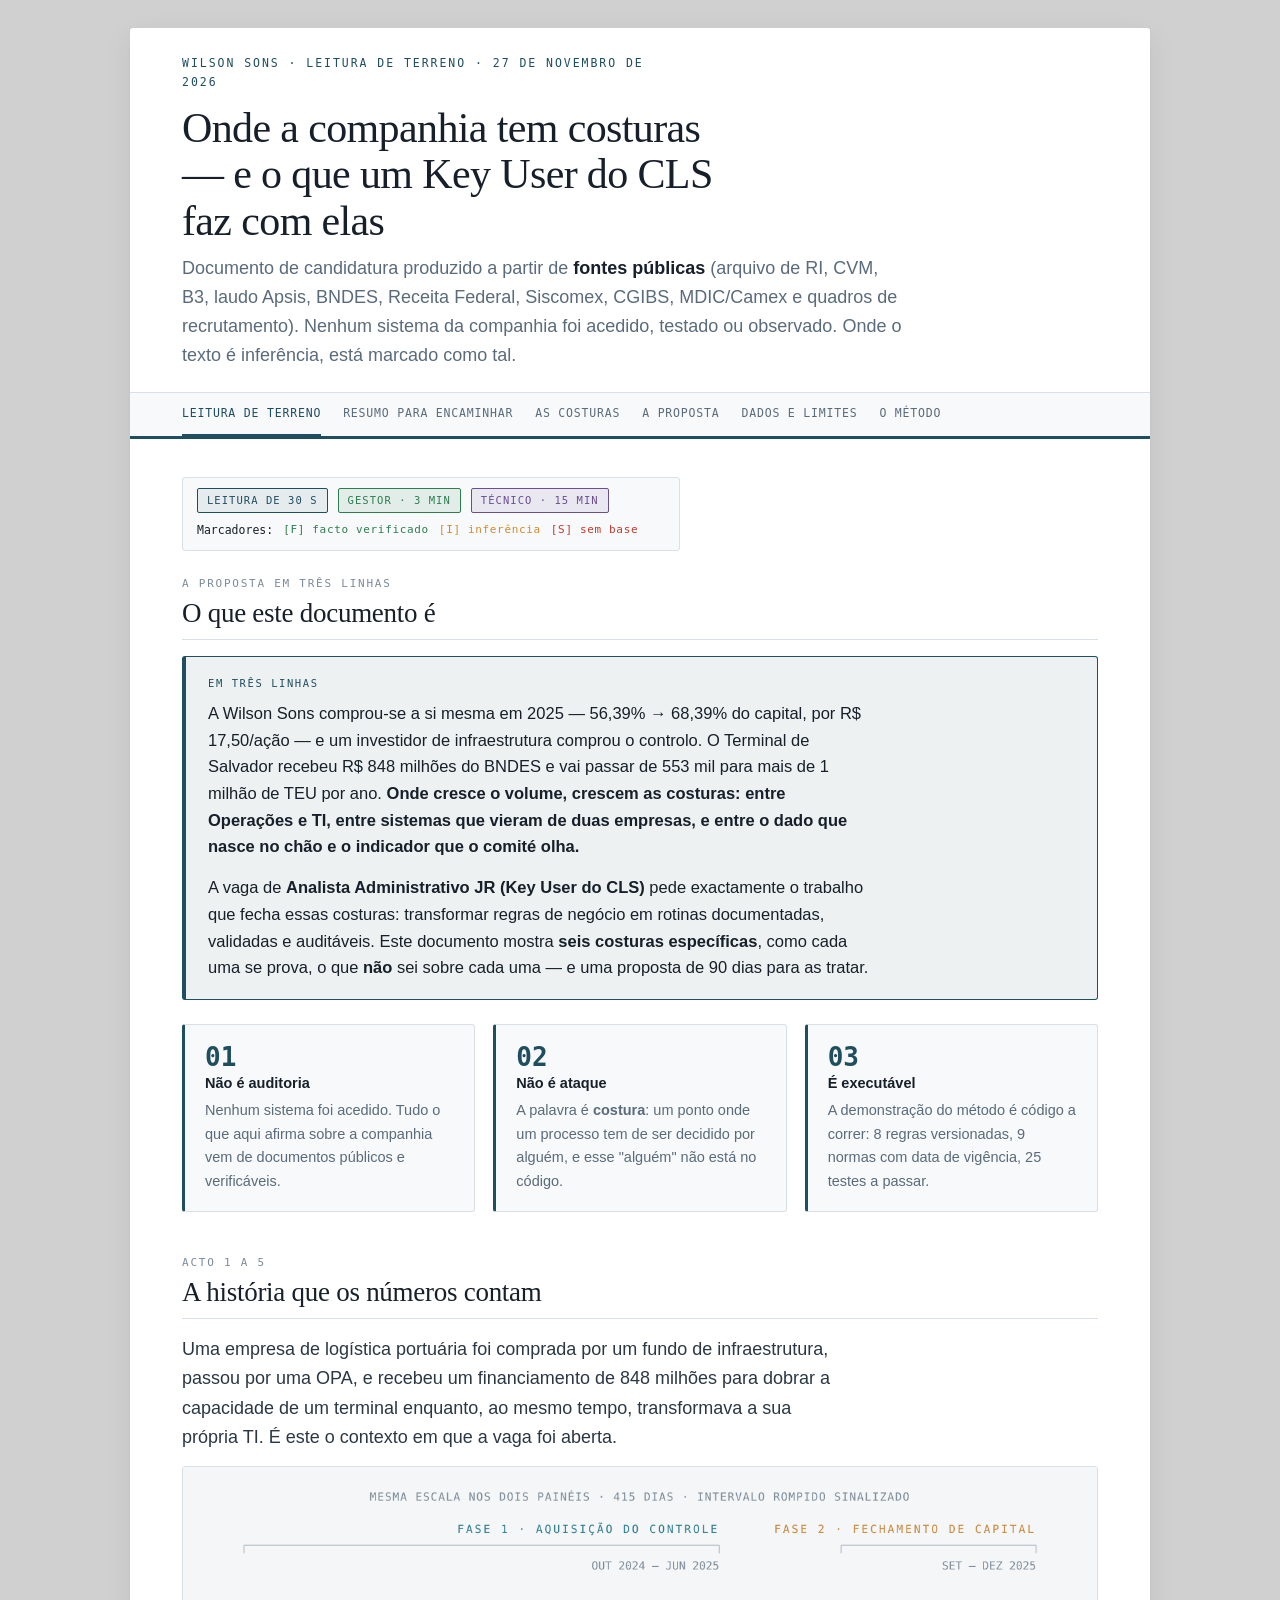
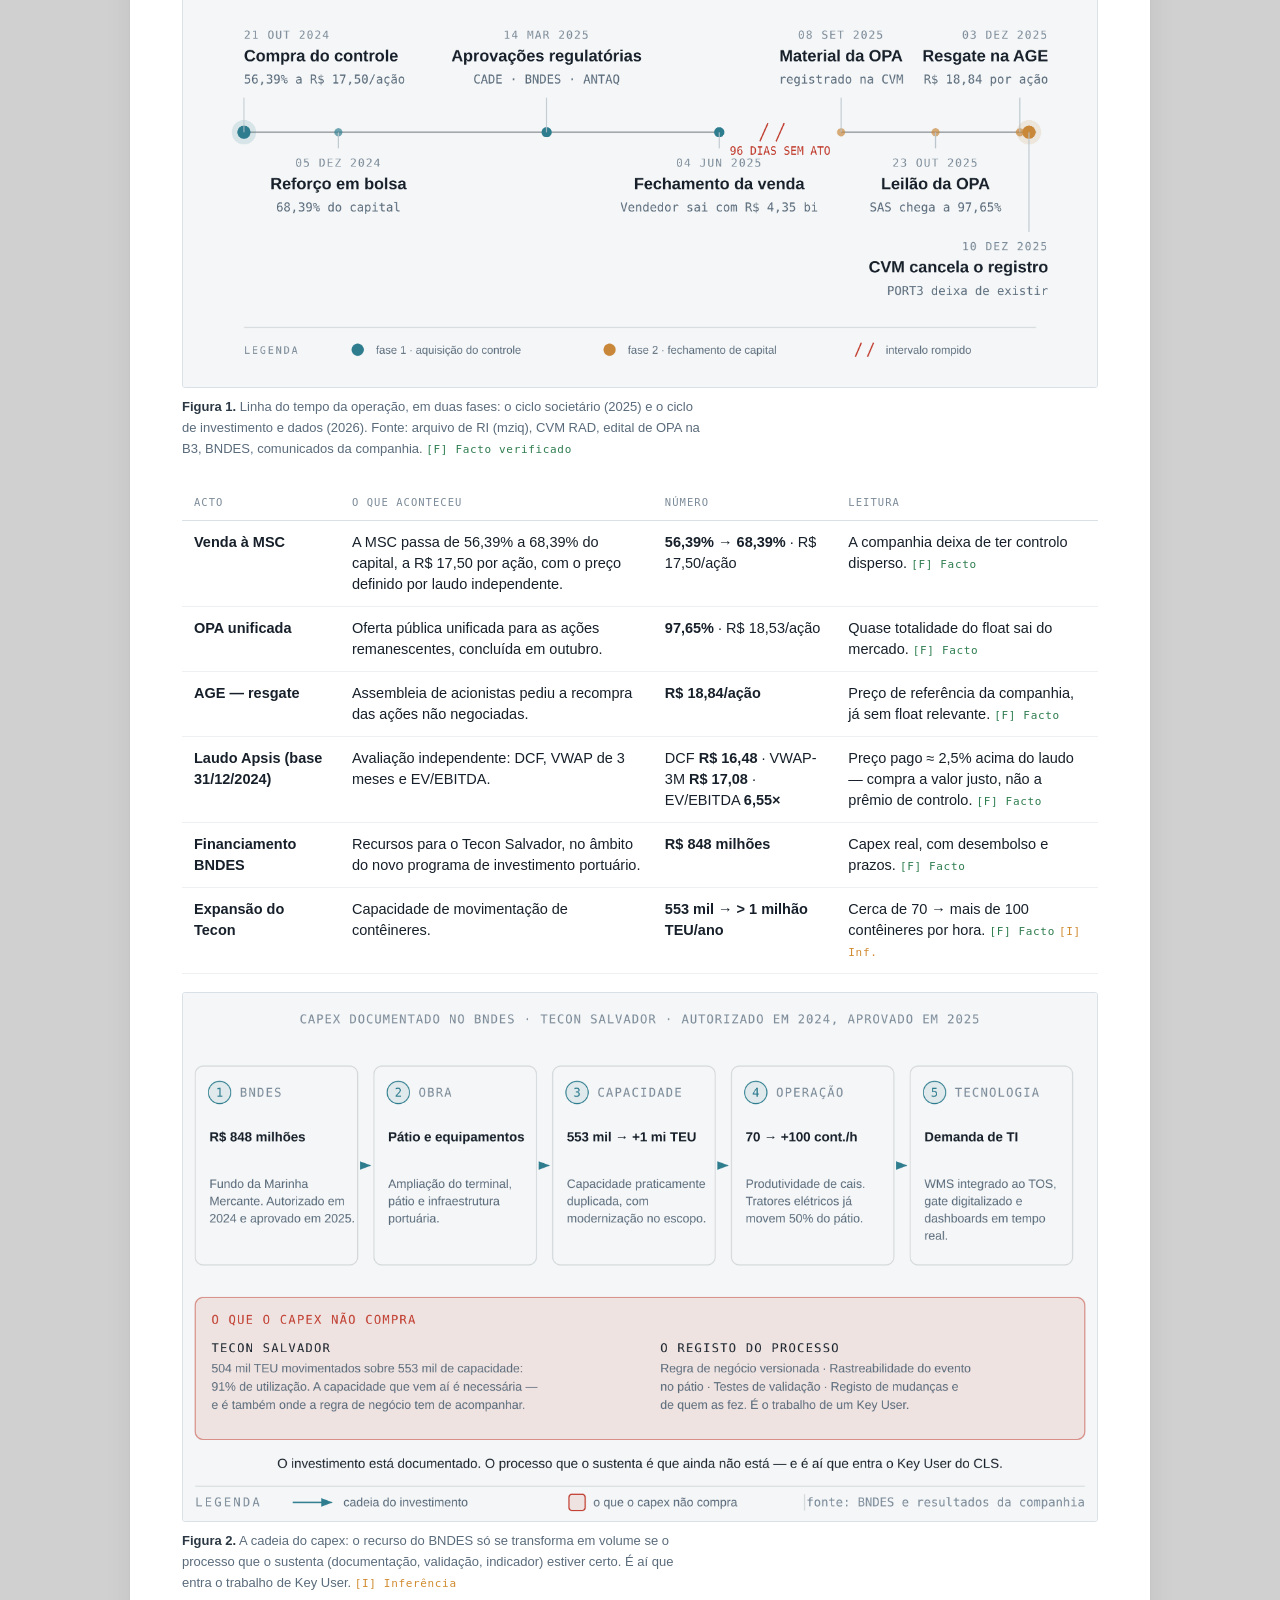
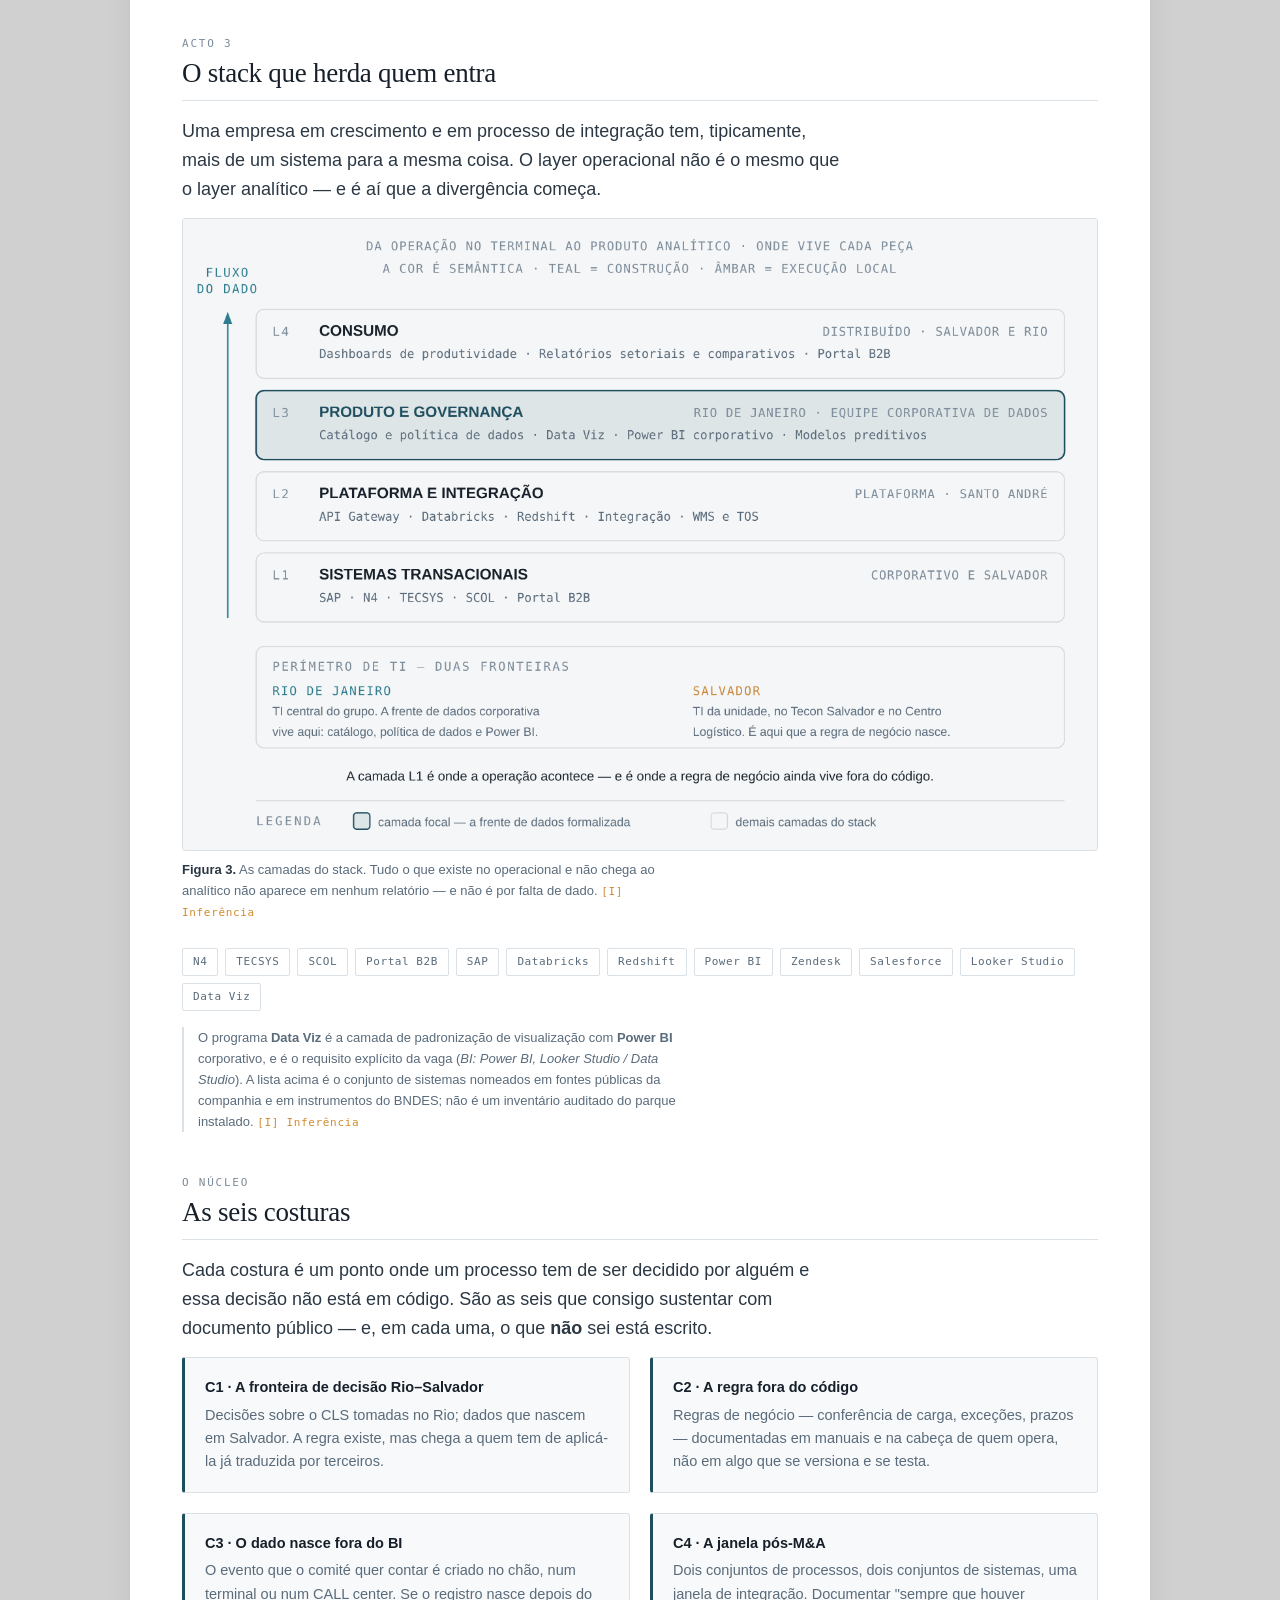
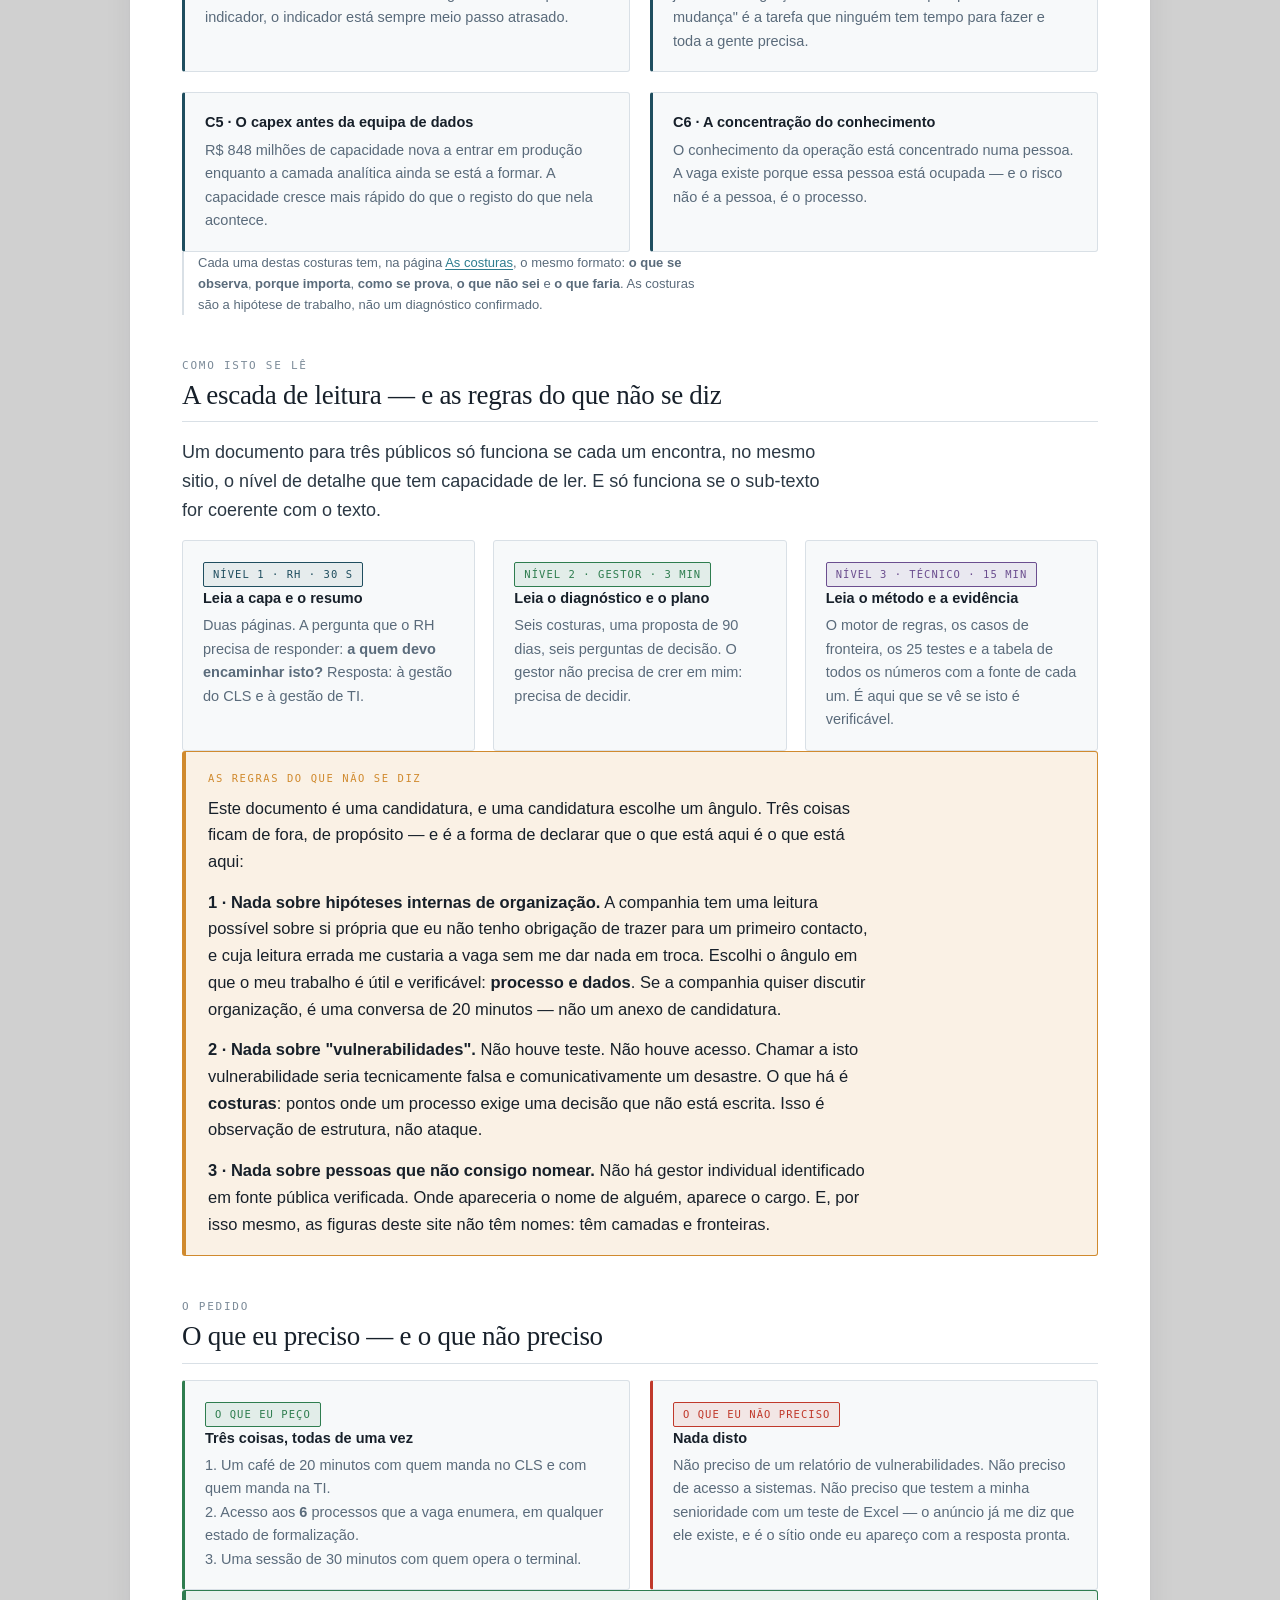
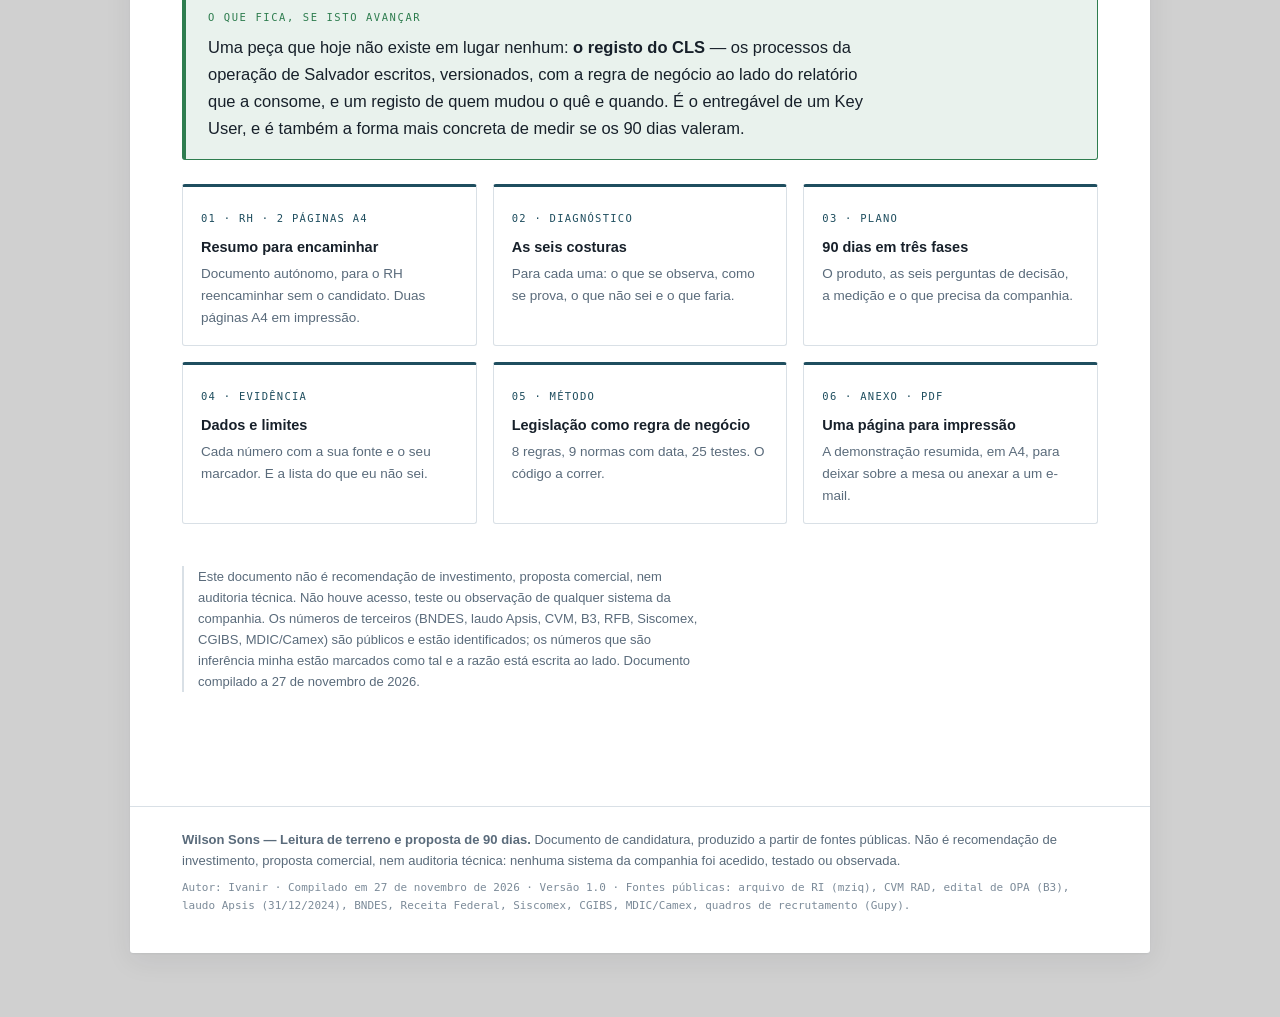
==== index.html @ 1c56223f "Leitura de terreno - Wilson Sons: site de candidatura (6 paginas, zero JS, zero rede)" ====
<!DOCTYPE html>
<html lang="pt-BR">
<head>
<meta charset="utf-8">
<meta name="viewport" content="width=device-width, initial-scale=1">
<meta name="color-scheme" content="light dark">
<meta name="description" content="Leitura de terreno da Wilson Sons a partir de fontes públicas, com seis costuras de processo e dados pós-M&A, e uma proposta de 90 dias. Nenhum sistema da companhia foi acedido ou testado.">
<title>Leitura de terreno — Wilson Sons · Leitura de terreno</title>
<link rel="stylesheet" href="assets/style.css">
</head>
<body class="">
<div class="shell">
<header class="masthead">
  <p class="eyebrow">Wilson Sons · leitura de terreno · 27 de novembro de 2026</p>
  <h1>Onde a companhia tem costuras — e o que um Key User do CLS faz com elas</h1>
  <p class="lede">Documento de candidatura produzido a partir de <b>fontes públicas</b> (arquivo de RI, CVM, B3, laudo Apsis, BNDES, Receita Federal, Siscomex, CGIBS, MDIC/Camex e quadros de recrutamento). Nenhum sistema da companhia foi acedido, testado ou observado. Onde o texto é inferência, está marcado como tal.</p>
  <nav class="toc">
    <a href="index.html" aria-current="page">Leitura de terreno</a>
    <a href="para-encaminhar.html">Resumo para encaminhar</a>
    <a href="diagnostico.html">As costuras</a>
    <a href="plano.html">A proposta</a>
    <a href="evidencia.html">Dados e limites</a>
    <a href="metodo.html">O método</a>
  </nav>
</header>
<main>
<p class="readbar">
  <span class="chip rh">Leitura de 30 s</span>
  <span class="chip g">Gestor · 3 min</span>
  <span class="chip t">Técnico · 15 min</span>
  <span><b>Marcadores:</b></span>
  <span class="marker f">facto verificado</span>
  <span class="marker i">inferência</span>
  <span class="marker s">sem base</span>
</p>

<section>
  <p class="section-kicker">A proposta em três linhas</p>
  <h2>O que este documento é</h2>

  <div class="callout">
    <p class="lbl">Em três linhas</p>
    <p>A Wilson Sons comprou-se a si mesma em 2025 — 56,39% → 68,39% do capital, por R$ 17,50/ação — e
   um investidor de infraestrutura comprou o controlo. O Terminal de Salvador recebeu R$ 848 milhões do
   BNDES e vai passar de
    553 mil para mais de 1 milhão de TEU por ano. <b>Onde cresce o volume, crescem as costuras: entre
    Operações e TI, entre sistemas que vieram de duas empresas, e entre o dado que nasce no chão e o
    indicador que o comité olha.</b></p>
    <p>A vaga de <b>Analista Administrativo JR (Key User do CLS)</b> pede exactamente o trabalho que
    fecha essas costuras: transformar regras de negócio em rotinas documentadas, validadas e auditáveis.
    Este documento mostra <b>seis costuras específicas</b>, como cada uma se prova, o que <b>não</b> sei
    sobre cada uma — e uma proposta de 90 dias para as tratar.</p>
  </div>

  <div class="grid3">
    <div class="card tint">
      <div class="num">01</div>
      <h4>Não é auditoria</h4>
      <p>Nenhum sistema foi acedido. Tudo o que aqui afirma sobre a companhia vem de documentos públicos
      e verificáveis.</p>
    </div>
    <div class="card tint">
      <div class="num">02</div>
      <h4>Não é ataque</h4>
      <p>A palavra é <b>costura</b>: um ponto onde um processo tem de ser decidido por alguém, e esse
      "alguém" não está no código.</p>
    </div>
    <div class="card tint">
      <div class="num">03</div>
      <h4>É executável</h4>
      <p>A demonstração do método é código a correr: 8 regras versionadas, 9 normas com data de vigência,
      25 testes a passar.</p>
    </div>
  </div>
</section>

<section>
  <p class="section-kicker">Acto 1 a 5</p>
  <h2>A história que os números contam</h2>

  <p class="lead">Uma empresa de logística portuária foi comprada por um fundo de infraestrutura,
  passou por uma OPA, e recebeu um financiamento de 848 milhões para dobrar a capacidade de um terminal
  enquanto, ao mesmo tempo, transformava a sua própria TI. É este o contexto em que a vaga foi aberta.</p>

  <figure class="figure">
    <img class="fig-light" src="assets/img/01-linha-do-tempo-da-operacao.png" alt="Linha do tempo da operação: compra, OPA, AGE, BNDES e Data Viz">
    <img class="fig-dark" src="assets/img/01-linha-do-tempo-da-operacao-black.png" alt="Linha do tempo da operação: compra, OPA, AGE, BNDES e Data Viz (tema escuro)">
    <figcaption><b>Figura 1.</b> Linha do tempo da operação, em duas fases: o ciclo societário
    (2025) e o ciclo de investimento e dados (2026). Fonte: arquivo de RI (mziq), CVM RAD, edital de OPA
    na B3, BNDES, comunicados da companhia. <span class="marker f">Facto verificado</span></figcaption>
  </figure>

  <div class="tablewrap">
  <table>
    <thead><tr><th>Acto</th><th>O que aconteceu</th><th>Número</th><th>Leitura</th></tr></thead>
    <tbody>
      <tr>
        <td>Venda à MSC</td>
        <td>A MSC passa de 56,39% a 68,39% do capital, a R$ 17,50 por ação, com o preço definido por
        laudo independente.</td>
        <td><b>56,39% → 68,39%</b> · R$ 17,50/ação</td>
        <td>A companhia deixa de ter controlo disperso. <span class="marker f">Facto</span></td>
      </tr>
      <tr>
        <td>OPA unificada</td>
        <td>Oferta pública unificada para as ações remanescentes, concluída em outubro.</td>
        <td><b>97,65%</b> · R$ 18,53/ação</td>
        <td>Quase totalidade do float sai do mercado. <span class="marker f">Facto</span></td>
      </tr>
      <tr>
        <td>AGE — resgate</td>
        <td>Assembleia de acionistas pediu a recompra das ações não negociadas.</td>
        <td><b>R$ 18,84/ação</b></td>
        <td>Preço de referência da companhia, já sem float relevante.
        <span class="marker f">Facto</span></td>
      </tr>
      <tr>
        <td>Laudo Apsis (base 31/12/2024)</td>
        <td>Avaliação independente: DCF, VWAP de 3 meses e EV/EBITDA.</td>
        <td>DCF <b>R$ 16,48</b> · VWAP-3M <b>R$ 17,08</b> · EV/EBITDA <b>6,55×</b></td>
        <td>Preço pago ≈ 2,5% acima do laudo — compra a valor justo, não a prêmio de controlo.
        <span class="marker f">Facto</span></td>
      </tr>
      <tr>
        <td>Financiamento BNDES</td>
        <td>Recursos para o Tecon Salvador, no âmbito do novo programa de investimento portuário.</td>
        <td><b>R$ 848 milhões</b></td>
        <td>Capex real, com desembolso e prazos. <span class="marker f">Facto</span></td>
      </tr>
      <tr>
        <td>Expansão do Tecon</td>
        <td>Capacidade de movimentação de contêineres.</td>
        <td><b>553 mil → &gt; 1 milhão TEU/ano</b></td>
        <td>Cerca de 70 → mais de 100 contêineres por hora.
        <span class="marker f">Facto</span> <span class="marker i">Inf.</span></td>
      </tr>
    </tbody>
  </table>
  </div>

  <figure class="figure">
    <img class="fig-light" src="assets/img/05-cadeia-do-capex-do-bndes.png" alt="Cadeia do capex do BNDES: do recurso ao TEU e ao processo que o suporta">
    <img class="fig-dark" src="assets/img/05-cadeia-do-capex-do-bndes-black.png" alt="Cadeia do capex do BNDES (tema escuro)">
    <figcaption><b>Figura 2.</b> A cadeia do capex: o recurso do BNDES só se transforma em volume se o
    processo que o sustenta (documentação, validação, indicador) estiver certo. É aí que entra o trabalho
    de Key User. <span class="marker i">Inferência</span></figcaption>
  </figure>
</section>

<section>
  <p class="section-kicker">Acto 3</p>
  <h2>O stack que herda quem entra</h2>

  <p class="lead">Uma empresa em crescimento e em processo de integração tem, tipicamente, mais de um
  sistema para a mesma coisa. O layer operacional não é o mesmo que o layer analítico — e é aí que a
  divergência começa.</p>

  <figure class="figure">
    <img class="fig-light" src="assets/img/04-camadas-do-stack-de-dados.png" alt="Camadas do stack de dados: operacional, transacional, analítico e consumo">
    <img class="fig-dark" src="assets/img/04-camadas-do-stack-de-dados-black.png" alt="Camadas do stack de dados (tema escuro)">
    <figcaption><b>Figura 3.</b> As camadas do stack. Tudo o que existe no operacional e não chega ao
    analítico não aparece em nenhum relatório — e não é por falta de dado. <span class="marker i">Inferência</span></figcaption>
  </figure>

  <div class="pill-list">
    <li>N4</li><li>TECSYS</li><li>SCOL</li><li>Portal B2B</li><li>SAP</li>
    <li>Databricks</li><li>Redshift</li><li>Power BI</li><li>Zendesk</li><li>Salesforce</li>
    <li>Looker Studio</li><li>Data Viz</li>
  </div>

  <p class="footnote">O programa <b>Data Viz</b> é a camada de padronização de visualização com
  <b>Power BI</b> corporativo, e é o requisito explícito da vaga (<i>BI: Power BI, Looker Studio /
  Data Studio</i>). A lista acima é o conjunto de sistemas nomeados em fontes públicas da companhia e
  em instrumentos do BNDES; não é um inventário auditado do parque instalado.
  <span class="marker i">Inferência</span></p>
</section>

<section>
  <p class="section-kicker">O núcleo</p>
  <h2>As seis costuras</h2>

  <p class="lead">Cada costura é um ponto onde um processo tem de ser decidido por alguém e essa decisão
  não está em código. São as seis que consigo sustentar com documento público — e, em cada uma, o que
  <b>não</b> sei está escrito.</p>

  <div class="grid2">
    <div class="card tint">
      <h4>C1 · A fronteira de decisão Rio–Salvador</h4>
      <p>Decisões sobre o CLS tomadas no Rio; dados que nascem em Salvador. A regra existe, mas chega a
      quem tem de aplicá-la já traduzida por terceiros.</p>
    </div>
    <div class="card tint">
      <h4>C2 · A regra fora do código</h4>
      <p>Regras de negócio — conferência de carga, exceções, prazos — documentadas em manuais e na cabeça
      de quem opera, não em algo que se versiona e se testa.</p>
    </div>
    <div class="card tint">
      <h4>C3 · O dado nasce fora do BI</h4>
      <p>O evento que o comité quer contar é criado no chão, num terminal ou num CALL center. Se o
      registro nasce depois do indicador, o indicador está sempre meio passo atrasado.</p>
    </div>
    <div class="card tint">
      <h4>C4 · A janela pós-M&amp;A</h4>
      <p>Dois conjuntos de processos, dois conjuntos de sistemas, uma janela de integração. Documentar
      "sempre que houver mudança" é a tarefa que ninguém tem tempo para fazer e toda a gente precisa.</p>
    </div>
    <div class="card tint">
      <h4>C5 · O capex antes da equipa de dados</h4>
      <p>R$ 848 milhões de capacidade nova a entrar em produção enquanto a camada analítica ainda se
      está a formar. A capacidade cresce mais rápido do que o registo do que nela acontece.</p>
    </div>
    <div class="card tint">
      <h4>C6 · A concentração do conhecimento</h4>
      <p>O conhecimento da operação está concentrado numa pessoa. A vaga existe porque essa pessoa está
      ocupada — e o risco não é a pessoa, é o processo.</p>
    </div>
  </div>

  <p class="footnote">Cada uma destas costuras tem, na página <a href="diagnostico.html">As costuras</a>,
  o mesmo formato: <b>o que se observa</b>, <b>porque importa</b>, <b>como se prova</b>, <b>o que não
  sei</b> e <b>o que faria</b>. As costuras são a hipótese de trabalho, não um diagnóstico confirmado.</p>
</section>

<section>
  <p class="section-kicker">Como isto se lê</p>
  <h2>A escada de leitura — e as regras do que não se diz</h2>

  <p class="lead">Um documento para três públicos só funciona se cada um encontra, no mesmo sitio, o
nível de detalhe que tem capacidade de ler. E só funciona se o sub-texto for coerente com o texto.</p>

  <div class="grid3">
    <div class="card">
      <span class="chip rh">Nível 1 · RH · 30 s</span>
      <h4>Leia a capa e o resumo</h4>
      <p>Duas páginas. A pergunta que o RH precisa de responder: <b>a quem devo encaminhar isto?</b>
      Resposta: à gestão do CLS e à gestão de TI.</p>
    </div>
    <div class="card">
      <span class="chip g">Nível 2 · Gestor · 3 min</span>
      <h4>Leia o diagnóstico e o plano</h4>
      <p>Seis costuras, uma proposta de 90 dias, seis perguntas de decisão. O gestor não precisa de
      crer em mim: precisa de decidir.</p>
    </div>
    <div class="card">
      <span class="chip t">Nível 3 · Técnico · 15 min</span>
      <h4>Leia o método e a evidência</h4>
      <p>O motor de regras, os casos de fronteira, os 25 testes e a tabela de todos os números com a
      fonte de cada um. É aqui que se vê se isto é verificável.</p>
    </div>
  </div>

  <div class="callout amber">
    <p class="lbl">As regras do que não se diz</p>
    <p>Este documento é uma candidatura, e uma candidatura escolhe um ângulo. Três coisas ficam de
    fora, de propósito — e é a forma de declarar que o que está aqui é o que está aqui:</p>
    <p><b>1 · Nada sobre hipóteses internas de organização.</b> A companhia tem uma leitura possível
    sobre si própria que eu não tenho obrigação de trazer para um primeiro contacto, e cuja leitura
    errada me custaria a vaga sem me dar nada em troca. Escolhi o ângulo em que o meu trabalho é útil
    e verificável: <b>processo e dados</b>. Se a companhia quiser discutir organização, é uma conversa
    de 20 minutos — não um anexo de candidatura.</p>
    <p><b>2 · Nada sobre "vulnerabilidades".</b> Não houve teste. Não houve acesso. Chamar a isto
    vulnerabilidade seria tecnicamente falsa e comunicativamente um desastre. O que há é
    <b>costuras</b>: pontos onde um processo exige uma decisão que não está escrita. Isso é
    observação de estrutura, não ataque.</p>
    <p><b>3 · Nada sobre pessoas que não consigo nomear.</b> Não há gestor individual identificado em
    fonte pública verificada. Onde apareceria o nome de alguém, aparece o cargo. E, por isso mesmo,
    as figuras deste site não têm nomes: têm camadas e fronteiras.</p>
  </div>
</section>

<section>
  <p class="section-kicker">O pedido</p>
  <h2>O que eu preciso — e o que não preciso</h2>

  <div class="grid2">
    <div class="card green">
      <span class="chip g">O que eu peço</span>
      <h4>Três coisas, todas de uma vez</h4>
      <p>1. Um café de 20 minutos com quem manda no CLS e com quem manda na TI.<br>
      2. Acesso aos <b>6</b> processos que a vaga enumera, em qualquer estado de formalização.<br>
      3. Uma sessão de 30 minutos com quem opera o terminal.</p>
    </div>
    <div class="card coral">
      <span class="chip c">O que eu não preciso</span>
      <h4>Nada disto</h4>
      <p>Não preciso de um relatório de vulnerabilidades. Não preciso de acesso a sistemas. Não preciso
      que testem a minha senioridade com um teste de Excel — o anúncio já me diz que ele existe, e é o
      sítio onde eu apareço com a resposta pronta.</p>
    </div>
  </div>

  <div class="callout green">
    <p class="lbl">O que fica, se isto avançar</p>
    <p>Uma peça que hoje não existe em lugar nenhum: <b>o registo do CLS</b> — os processos da operação
    de Salvador escritos, versionados, com a regra de negócio ao lado do relatório que a consome, e um
    registo de quem mudou o quê e quando. É o entregável de um Key User, e é também a forma mais
    concreta de medir se os 90 dias valeram.</p>
  </div>

  <div class="nav-cards">
    <a href="para-encaminhar.html"><span class="t">01 · RH · 2 páginas A4</span>
      <h4>Resumo para encaminhar</h4>
      <p>Documento autónomo, para o RH reencaminhar sem o candidato. Duas páginas A4 em impressão.</p></a>
    <a href="diagnostico.html"><span class="t">02 · Diagnóstico</span>
      <h4>As seis costuras</h4>
      <p>Para cada uma: o que se observa, como se prova, o que não sei e o que faria.</p></a>
    <a href="plano.html"><span class="t">03 · Plano</span>
      <h4>90 dias em três fases</h4>
      <p>O produto, as seis perguntas de decisão, a medição e o que precisa da companhia.</p></a>
    <a href="evidencia.html"><span class="t">04 · Evidência</span>
      <h4>Dados e limites</h4>
      <p>Cada número com a sua fonte e o seu marcador. E a lista do que eu não sei.</p></a>
    <a href="metodo.html"><span class="t">05 · Método</span>
      <h4>Legislação como regra de negócio</h4>
      <p>8 regras, 9 normas com data, 25 testes. O código a correr.</p></a>
    <a href="assets/anexo-legislacao-como-regra-de-negocio.pdf"><span class="t">06 · Anexo · PDF</span>
      <h4>Uma página para impressão</h4>
      <p>A demonstração resumida, em A4, para deixar sobre a mesa ou anexar a um e-mail.</p></a>
  </div>
</section>

<p class="footnote">Este documento não é recomendação de investimento, proposta comercial, nem auditoria
técnica. Não houve acesso, teste ou observação de qualquer sistema da companhia. Os números de
terceiros (BNDES, laudo Apsis, CVM, B3, RFB, Siscomex, CGIBS, MDIC/Camex) são públicos e estão
identificados; os números que são inferência minha estão marcados como tal e a razão está escrita ao
lado. Documento compilado a 27 de novembro de 2026.</p>
</main>
<footer class="site">
  <p><strong>Wilson Sons — Leitura de terreno e proposta de 90 dias.</strong> Documento de candidatura,
  produzido a partir de fontes públicas. Não é recomendação de investimento, proposta comercial, nem
  auditoria técnica: nenhuma sistema da companhia foi acedido, testado ou observada.</p>
  <p class="meta">Autor: Ivanir · Compilado em 27 de novembro de 2026 · Versão 1.0 ·
  Fontes públicas: arquivo de RI (mziq), CVM RAD, edital de OPA (B3), laudo Apsis (31/12/2024),
  BNDES, Receita Federal, Siscomex, CGIBS, MDIC/Camex, quadros de recrutamento (Gupy).</p>
</footer>
</div>
</body>
</html>
---- assets/style.css ----
/* ============================================================
   Wilson Sons — Leitura de Terreno
   Design system da casa (tokens do Superdesign, 16/11/2026)
   Sem web fonts · sem JavaScript · claro + black
   ============================================================ */

:root {
  --paper:#ffffff; --ink:#17202A; --ink2:#2B3844; --muted:#5A6B7B; --soft:#7C8B99;
  --rule:#D9E0E6; --rule2:#EDF1F4; --surface:#F7F9FA; --surface2:#EFF3F5;
  --brand:#1F4E5F; --brand2:#2E7D8F; --tint:rgba(31,78,95,.08); --tint2:rgba(31,78,95,.14);
  --amber:#D08A2E; --amber-tint:rgba(208,138,46,.12);
  --coral:#C0392B; --coral-tint:rgba(192,57,43,.10);
  --green:#2E7D4F; --green-tint:rgba(46,125,79,.10);
  --violet:#6B4E8F; --canvas:#d0d0d0;
  --shadow:0 1px 2px rgba(23,32,42,.05), 0 8px 28px rgba(23,32,42,.07);
  --serif:"Liberation Serif","DejaVu Serif",Georgia,"Times New Roman",serif;
  --sans:"Liberation Sans","DejaVu Sans",Helvetica,Arial,sans-serif;
  --mono:"DejaVu Sans Mono","Liberation Mono","Courier New",monospace;
  --measure:72ch;
}
html[data-theme="black"] {
  --paper:#000000; --ink:#F4F4F6; --ink2:#D6D6DE; --muted:#9E9EA9; --soft:#6C6C79;
  --rule:#26262E; --rule2:#1A1A20; --surface:#15151B; --surface2:#0D0D12;
  --brand:#35C9DC; --brand2:#45C2D8; --tint:rgba(53,201,220,.12); --tint2:rgba(53,201,220,.20);
  --amber:#F5A524; --amber-tint:rgba(245,165,36,.14);
  --coral:#FF6B57; --coral-tint:rgba(255,107,87,.14);
  --green:#4ADE80; --green-tint:rgba(74,222,128,.14);
  --violet:#A78BFA; --canvas:#0D0D12; --shadow:none;
}
@media screen and (prefers-color-scheme: dark) {
  :root:not([data-theme="light"]) {
    --paper:#000000; --ink:#F4F4F6; --ink2:#D6D6DE; --muted:#9E9EA9; --soft:#6C6C79;
    --rule:#26262E; --rule2:#1A1A20; --surface:#15151B; --surface2:#0D0D12;
    --brand:#35C9DC; --brand2:#45C2D8; --tint:rgba(53,201,220,.12); --tint2:rgba(53,201,220,.20);
    --amber:#F5A524; --amber-tint:rgba(245,165,36,.14);
    --coral:#FF6B57; --coral-tint:rgba(255,107,87,.14);
    --green:#4ADE80; --green-tint:rgba(74,222,128,.14);
    --violet:#A78BFA; --canvas:#0D0D12; --shadow:none;
  }
}

*,*::before,*::after { box-sizing:border-box; }
html { -webkit-text-size-adjust:100%; scroll-behavior:smooth; }
body {
  margin:0; background:var(--canvas); color:var(--ink);
  font-family:var(--sans); font-size:16.5px; line-height:1.62;
  -webkit-font-smoothing:antialiased; text-rendering:optimizeLegibility;
}
@media screen { body { padding:28px 0 64px; } }
a { color:var(--brand2); text-underline-offset:2px; }
a:hover { color:var(--brand); }
:focus-visible { outline:2.5px solid var(--brand); outline-offset:3px; border-radius:2px; }

.shell { width:min(1020px, calc(100% - 48px)); margin:0 auto; background:var(--paper); }
@media screen { .shell { box-shadow:var(--shadow); border-radius:3px; } }

/* ---------- masthead ---------- */
.masthead { border-bottom:3px solid var(--brand); padding:26px 52px 0; }
@media screen { .masthead { border-radius:3px 3px 0 0; } }
.eyebrow {
  font-family:var(--mono); font-size:11.5px; letter-spacing:.17em; text-transform:uppercase;
  color:var(--brand); margin:0 0 14px;
}
.masthead h1 {
  font-family:var(--serif); font-weight:400; font-size:clamp(28px,4.4vw,42px); line-height:1.1;
  margin:0 0 10px; letter-spacing:-.015em; max-width:26ch;
}
.masthead .lede { font-size:18px; color:var(--muted); margin:0 0 22px; max-width:var(--measure); }
.masthead .lede b { color:var(--ink); font-weight:600; }

nav.toc {
  display:flex; flex-wrap:wrap; gap:2px 22px; margin:0 -52px; padding:0 52px;
  border-top:1px solid var(--rule); background:var(--surface);
}
nav.toc a {
  display:block; padding:11px 0; font-family:var(--mono); font-size:11.5px; letter-spacing:.07em;
  text-transform:uppercase; text-decoration:none; color:var(--muted); border-bottom:2.5px solid transparent;
}
nav.toc a:hover { color:var(--brand); }
nav.toc a[aria-current="page"] { color:var(--brand); border-bottom-color:var(--brand); }
nav.toc .grp { font-family:var(--mono); font-size:10px; letter-spacing:.14em; text-transform:uppercase;
  color:var(--soft); align-self:center; margin-right:-12px; }
@media (max-width:640px) { nav.toc { gap:0 16px; } .masthead, nav.toc { padding-left:26px; padding-right:26px; } nav.toc { margin-left:-26px; margin-right:-26px; } }

/* ---------- body ---------- */
main { padding:38px 52px 52px; }
@media (max-width:640px) { main { padding:28px 26px 36px; } }
h2 {
  font-family:var(--serif); font-weight:400; font-size:27px; line-height:1.2; margin:0 0 6px;
  letter-spacing:-.01em;
}
h3 { font-size:17px; margin:30px 0 8px; font-weight:600; letter-spacing:-.005em; }
h4 { font-size:14.5px; margin:0 0 6px; font-weight:600; }
p { max-width:var(--measure); margin:0 0 14px; }
p.lead { font-size:18px; color:var(--ink2); max-width:66ch; }
a { color:var(--brand2); }
small, .small { font-size:13px; color:var(--muted); }
section { margin:0 0 42px; }
section > h2 { border-bottom:1px solid var(--rule); padding-bottom:10px; margin-bottom:16px; }
.section-kicker {
  font-family:var(--mono); font-size:11px; letter-spacing:.16em; text-transform:uppercase;
  color:var(--soft); margin:0 0 4px;
}
hr { border:0; border-top:1px solid var(--rule); margin:34px 0; }

/* ---------- componentes ---------- */
.readbar {
  display:flex; flex-wrap:wrap; gap:8px 10px; align-items:center; margin:0 0 24px;
  padding:10px 14px; background:var(--surface); border:1px solid var(--rule); border-radius:3px;
  font-family:var(--mono); font-size:11.5px; color:var(--muted);
}
.readbar b { color:var(--ink); font-weight:400; }
.chip {
  display:inline-block; font-family:var(--mono); font-size:10.5px; letter-spacing:.1em; text-transform:uppercase;
  padding:3px 9px; border-radius:2px; border:1px solid var(--rule); color:var(--muted); background:var(--paper);
}
.chip.rh { border-color:var(--brand); color:var(--brand); background:var(--tint); }
.chip.g { border-color:var(--green); color:var(--green); background:var(--green-tint); }
.chip.t { border-color:var(--violet); color:var(--violet); background:rgba(107,78,143,.10); }
.chip.a { border-color:var(--amber); color:var(--amber); background:var(--amber-tint); }
.chip.c { border-color:var(--coral); color:var(--coral); background:var(--coral-tint); }

.grid2 { display:grid; grid-template-columns:repeat(2,1fr); gap:20px; }
.grid3 { display:grid; grid-template-columns:repeat(3,1fr); gap:18px; }
.grid4 { display:grid; grid-template-columns:repeat(4,1fr); gap:16px; }
@media (max-width:820px) { .grid2,.grid3,.grid4 { grid-template-columns:1fr; } }

.card { border:1px solid var(--rule); border-radius:3px; padding:18px 20px; background:var(--surface); }
.card.p { background:var(--paper); }
.card .num { font-family:var(--mono); font-size:26px; font-weight:700; color:var(--brand); line-height:1.1; }
.card h4 { margin-bottom:4px; }
.card p { font-size:14.5px; margin:0; color:var(--muted); max-width:none; }
.card.tint { border-left:3px solid var(--brand); }
.card.amber { border-left:3px solid var(--amber); }
.card.coral { border-left:3px solid var(--coral); }
.card.green { border-left:3px solid var(--green); }

.callout { border:1px solid var(--brand); border-left:4px solid var(--brand); background:var(--tint);
  padding:18px 22px; border-radius:3px; margin:0 0 24px; }
.callout .lbl { font-family:var(--mono); font-size:10.5px; letter-spacing:.15em; text-transform:uppercase;
  color:var(--brand); margin:0 0 8px; }
.callout p:last-child { margin-bottom:0; }
.callout.amber { border-color:var(--amber); border-left-color:var(--amber); background:var(--amber-tint); }
.callout.amber .lbl { color:var(--amber); }
.callout.coral { border-color:var(--coral); border-left-color:var(--coral); background:var(--coral-tint); }
.callout.coral .lbl { color:var(--coral); }
.callout.green { border-color:var(--green); border-left-color:var(--green); background:var(--green-tint); }
.callout.green .lbl { color:var(--green); }

table { width:100%; border-collapse:collapse; margin:0 0 18px; font-size:14.5px; }
th { font-family:var(--mono); font-size:10.5px; letter-spacing:.1em; text-transform:uppercase; color:var(--soft);
  text-align:left; padding:9px 12px; border-bottom:1.5px solid var(--rule); font-weight:400; vertical-align:bottom; }
td { padding:11px 12px; border-bottom:1px solid var(--rule2); vertical-align:top; line-height:1.45; }
td:first-child { font-weight:600; }
tbody tr:hover td { background:var(--surface); }
.tablewrap { overflow-x:auto; }

.figure { margin:0 0 26px; }
.figure img { width:100%; height:auto; display:block; border:1px solid var(--rule); border-radius:3px; background:var(--paper); }
.figure figcaption { font-size:13px; color:var(--muted); margin-top:8px; max-width:var(--measure); }
.figure figcaption b { color:var(--ink2); font-weight:600; }
/* A especificidade tem de vencer `.figure img { display:block }` (0,1,1).
   Por isso o seletor e `.figure img.fig-dark` (0,2,1), nao `.fig-dark` (0,1,0). */
.figure img.fig-dark { display:none; }
.figure img.fig-light { display:block; }
html[data-theme="black"] .figure img.fig-light { display:none; }
html[data-theme="black"] .figure img.fig-dark { display:block; }
@media screen and (prefers-color-scheme:dark) {
  html:not([data-theme="light"]) .figure img.fig-light { display:none; }
  html:not([data-theme="light"]) .figure img.fig-dark { display:block; }
}

ol.steps { list-style:none; counter-reset:s; padding:0; margin:0 0 20px; }
ol.steps > li { counter-increment:s; position:relative; padding:0 0 20px 46px; border-left:1px solid var(--rule); margin-left:11px; }
ol.steps > li:last-child { border-left-color:transparent; padding-bottom:0; }
ol.steps > li::before {
  content:counter(s); position:absolute; left:-13px; top:0; width:25px; height:25px; border-radius:50%;
  background:var(--brand); color:#fff; font-family:var(--mono); font-size:12.5px; display:flex;
  align-items:center; justify-content:center;
}
ol.steps h4 { margin-bottom:4px; }
ol.steps p { font-size:14.5px; color:var(--muted); margin:0 0 6px; }

dl.terms { margin:0; }
dl.terms dt { font-family:var(--mono); font-size:12px; letter-spacing:.06em; text-transform:uppercase;
  color:var(--brand); margin:16px 0 3px; }
dl.terms dd { margin:0; font-size:14.5px; color:var(--muted); max-width:var(--measure); }

.kv { display:grid; grid-template-columns:auto 1fr; gap:4px 16px; font-size:14.5px; margin:0 0 16px; }
.kv dt { font-family:var(--mono); font-size:11.5px; color:var(--soft); letter-spacing:.05em; }
.kv dd { margin:0; }

.nav-cards { display:grid; grid-template-columns:repeat(3,1fr); gap:16px; }
@media (max-width:820px) { .nav-cards { grid-template-columns:1fr; } }
.nav-cards a { display:block; text-decoration:none; border:1px solid var(--rule); border-radius:3px;
  padding:16px 18px; background:var(--paper); color:inherit; border-top:3px solid var(--brand); }
.nav-cards a:hover { border-color:var(--brand); background:var(--surface); }
.nav-cards .t { font-family:var(--mono); font-size:10.5px; letter-spacing:.12em; text-transform:uppercase; color:var(--brand); }
.nav-cards h4 { margin:6px 0 4px; }
.nav-cards p { font-size:13.5px; color:var(--muted); margin:0; }

footer.site { border-top:1px solid var(--rule); margin-top:44px; padding:22px 52px 30px;
  font-size:13px; color:var(--muted); }
@media (max-width:640px) { footer.site { padding-left:26px; padding-right:26px; } }
footer.site p { max-width:none; margin:0 0 8px; }
footer.site .meta { font-family:var(--mono); font-size:11px; color:var(--soft); }
footer.site a { color:var(--muted); }

.footnote { font-size:13px; color:var(--muted); border-left:2px solid var(--rule); padding-left:14px;
  margin:0 0 18px; max-width:var(--measure); }
.marker { font-family:var(--mono); font-size:11px; letter-spacing:.06em; }
.marker.f { color:var(--green); }
.marker.i { color:var(--amber); }
.marker.s { color:var(--coral); }
.marker.f::before { content:"[F] "; } .marker.i::before { content:"[I] "; } .marker.s::before { content:"[S] "; }

.quote { font-family:var(--serif); font-size:20px; line-height:1.45; color:var(--ink); margin:0 0 18px;
  padding:0 0 0 20px; border-left:3px solid var(--brand); max-width:56ch; }
.quote cite { display:block; font-family:var(--mono); font-size:11px; letter-spacing:.1em; text-transform:uppercase;
  color:var(--soft); font-style:normal; margin-top:8px; }

pre { background:var(--surface); border:1px solid var(--rule); border-radius:3px; padding:14px 16px;
  overflow-x:auto; font-family:var(--mono); font-size:12.5px; line-height:1.55; color:var(--ink2); margin:0 0 16px; }
code { font-family:var(--mono); font-size:.88em; }
p code, li code, td code { background:var(--surface2); padding:1px 5px; border-radius:2px; }

.pill-list { list-style:none; padding:0; margin:0 0 16px; display:flex; flex-wrap:wrap; gap:7px; }
.pill-list li { font-family:var(--mono); font-size:11px; letter-spacing:.05em; padding:4px 10px;
  border:1px solid var(--rule); border-radius:2px; color:var(--muted); background:var(--paper); }

/* ---------- impressão ---------- */
@media print {
  body { background:#fff; padding:0; font-size:10pt; }
  .shell { width:100%; box-shadow:none; }
  main { padding:0; }
  .masthead { padding:0 0 0; border-bottom-width:2px; }
  .masthead h1 { font-size:22pt; margin-bottom:6px; }
  .masthead .lede { font-size:11pt; margin-bottom:12px; }
  .readbar { margin-bottom:12px; padding:6px 10px; }
  nav.toc { display:none; }
  .figure img.fig-dark { display:none !important; }
  .figure img.fig-light { display:block !important; }
  section { break-inside:auto; margin-bottom:19px; }
  .footnote { font-size:8.4pt; margin-bottom:12px; }
  footer.site { font-size:7pt; line-height:1.32; break-inside:avoid; }
  footer.site > p:first-child { display:none; }
  footer.site .meta { font-size:6.4pt; }
  .footnote { break-inside:auto; }
  section > h2 { break-after:avoid; }
  h3, h4 { break-after:avoid; }
  .figure { break-inside:avoid; }
  .figure img { max-height:60mm; width:auto; margin-left:auto; margin-right:auto; }
  .figure figcaption { font-size:8pt; margin-top:4px; }
  .card, .nav-cards a, .quote { break-inside:avoid; }
  .callout { break-inside:auto; }
  tr { break-inside:avoid; }
  thead { display:table-header-group; }
  ol.steps > li { break-inside:avoid; }
  footer.site { padding:12px 0 0; margin-top:20px; }
  a[href^="http"]::after { content:" (" attr(href) ")"; font-size:8pt; color:#666; }
  @page { size:A4; margin:14mm 12mm; }

  /* Modo compacto: a pagina "para encaminhar" tem de caber em 2 folhas A4,
     porque e uma pagina que o RH reencaminha sem o candidato. */
  body.compact { font-size:8.1pt; line-height:1.36; }
  body.compact main { padding:0; }
  body.compact .masthead h1 { font-size:16pt; margin-bottom:4px; }
  body.compact .masthead .lede { font-size:9.4pt; margin-bottom:8px; }
  body.compact .readbar { margin-bottom:9px; padding:4px 8px; font-size:7.6pt; }
  body.compact .eyebrow { margin-bottom:7px; font-size:8pt; }
  body.compact section { margin-bottom:12px; break-inside:auto; }
  body.compact .callout { break-inside:auto; }
  body.compact ol.steps > li { break-inside:avoid; }
  body.compact .grid2 > .card, body.compact .grid2 > div { break-inside:avoid; }
  body.compact h2 { font-size:13pt; margin-bottom:4px; padding-bottom:5px; }
  body.compact h3 { font-size:9.6pt; margin:10px 0 4px; }
  body.compact p { margin-bottom:6px; }
  body.compact .lead { font-size:9.2pt; }
  body.compact .section-kicker { margin-bottom:2px; font-size:7.6pt; }
  body.compact table { font-size:7.6pt; margin-bottom:8px; }
  body.compact th { padding:4px 6px; font-size:7pt; }
  body.compact td { padding:3px 5px; line-height:1.28; }
  body.compact .callout { padding:7px 9px; margin-bottom:8px; }
  body.compact .callout p { margin-bottom:4px; }
  body.compact .card { padding:8px 10px; }
  body.compact .card p { font-size:7.8pt; }
  body.compact .grid2, body.compact .grid3 { gap:9px; }
  body.compact ol.steps > li { padding-bottom:9px; }
  body.compact ol.steps p { font-size:7.8pt; margin-bottom:3px; }
  body.compact .footnote { font-size:7.4pt; margin-bottom:8px; padding-left:8px; }
  body.compact footer.site { font-size:7.2pt; margin-top:12px; }
  body.compact .chip { font-size:6.8pt; padding:2px 6px; }
}
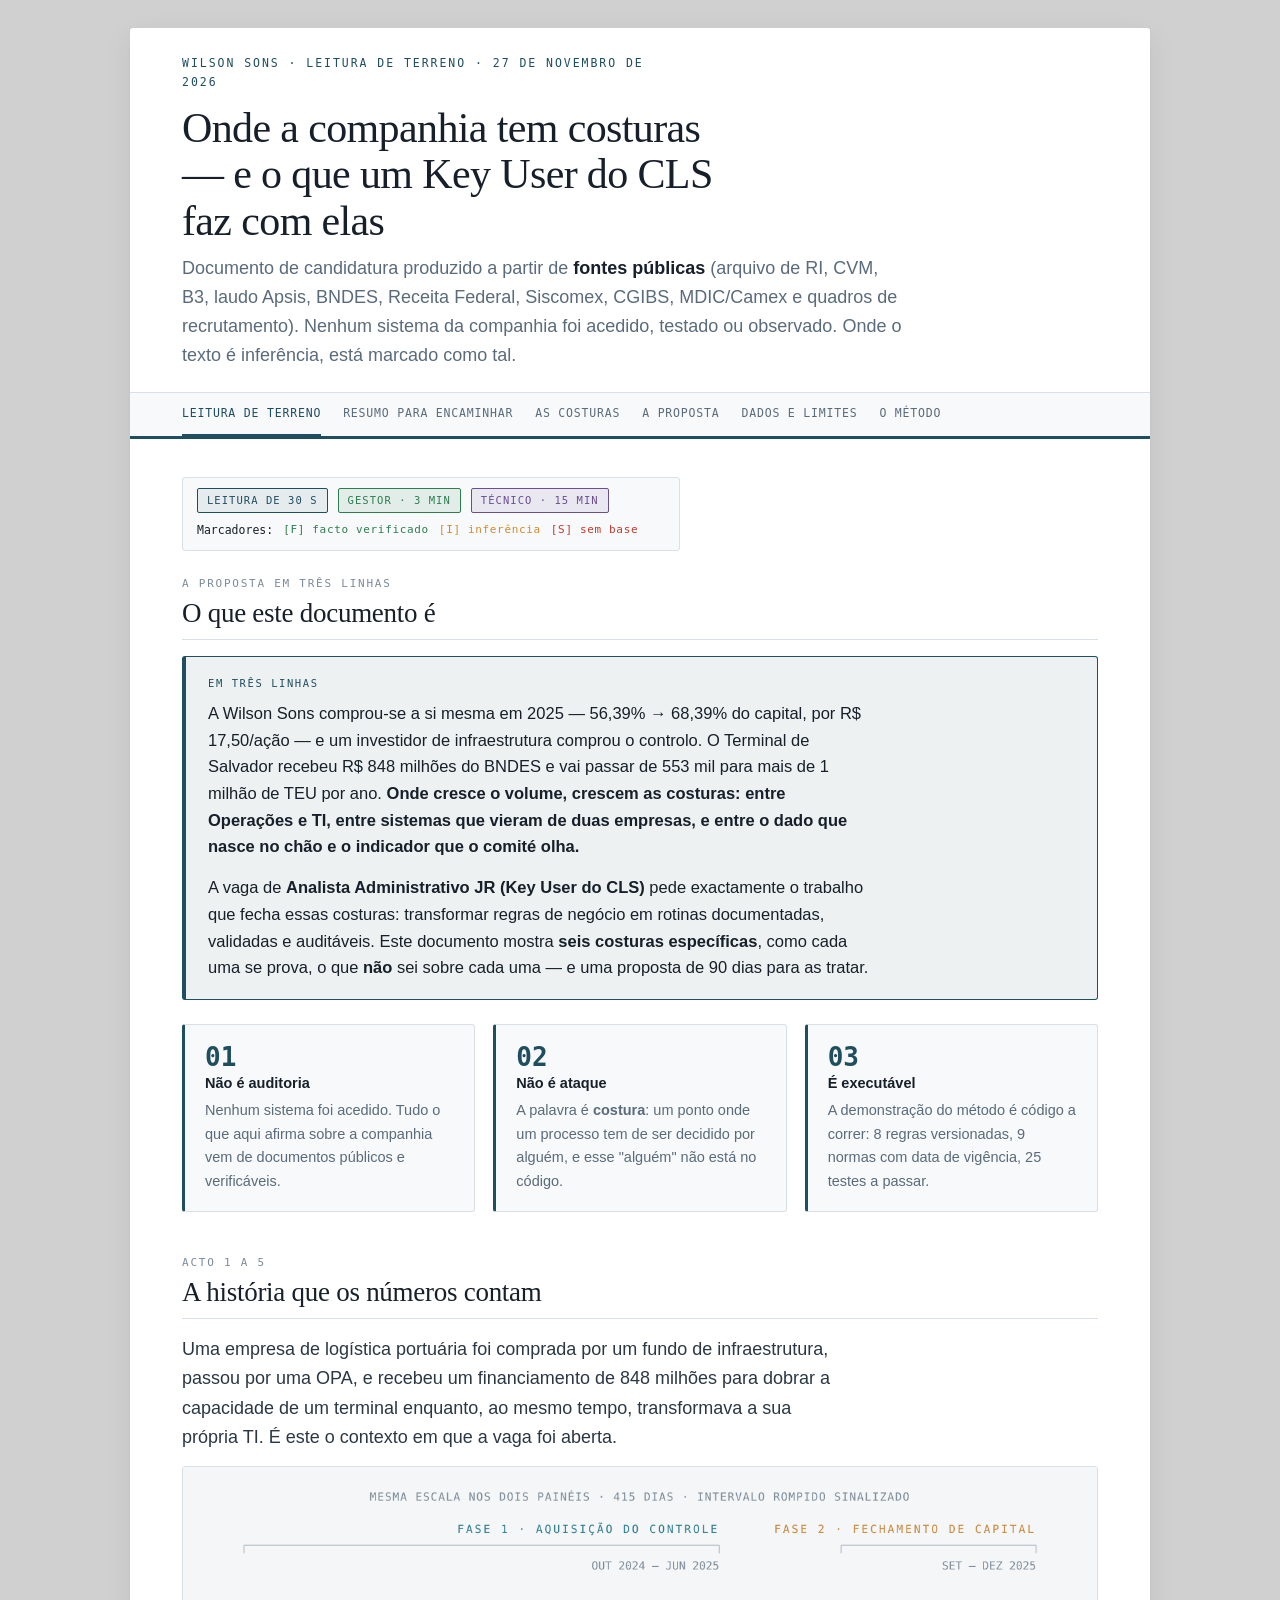
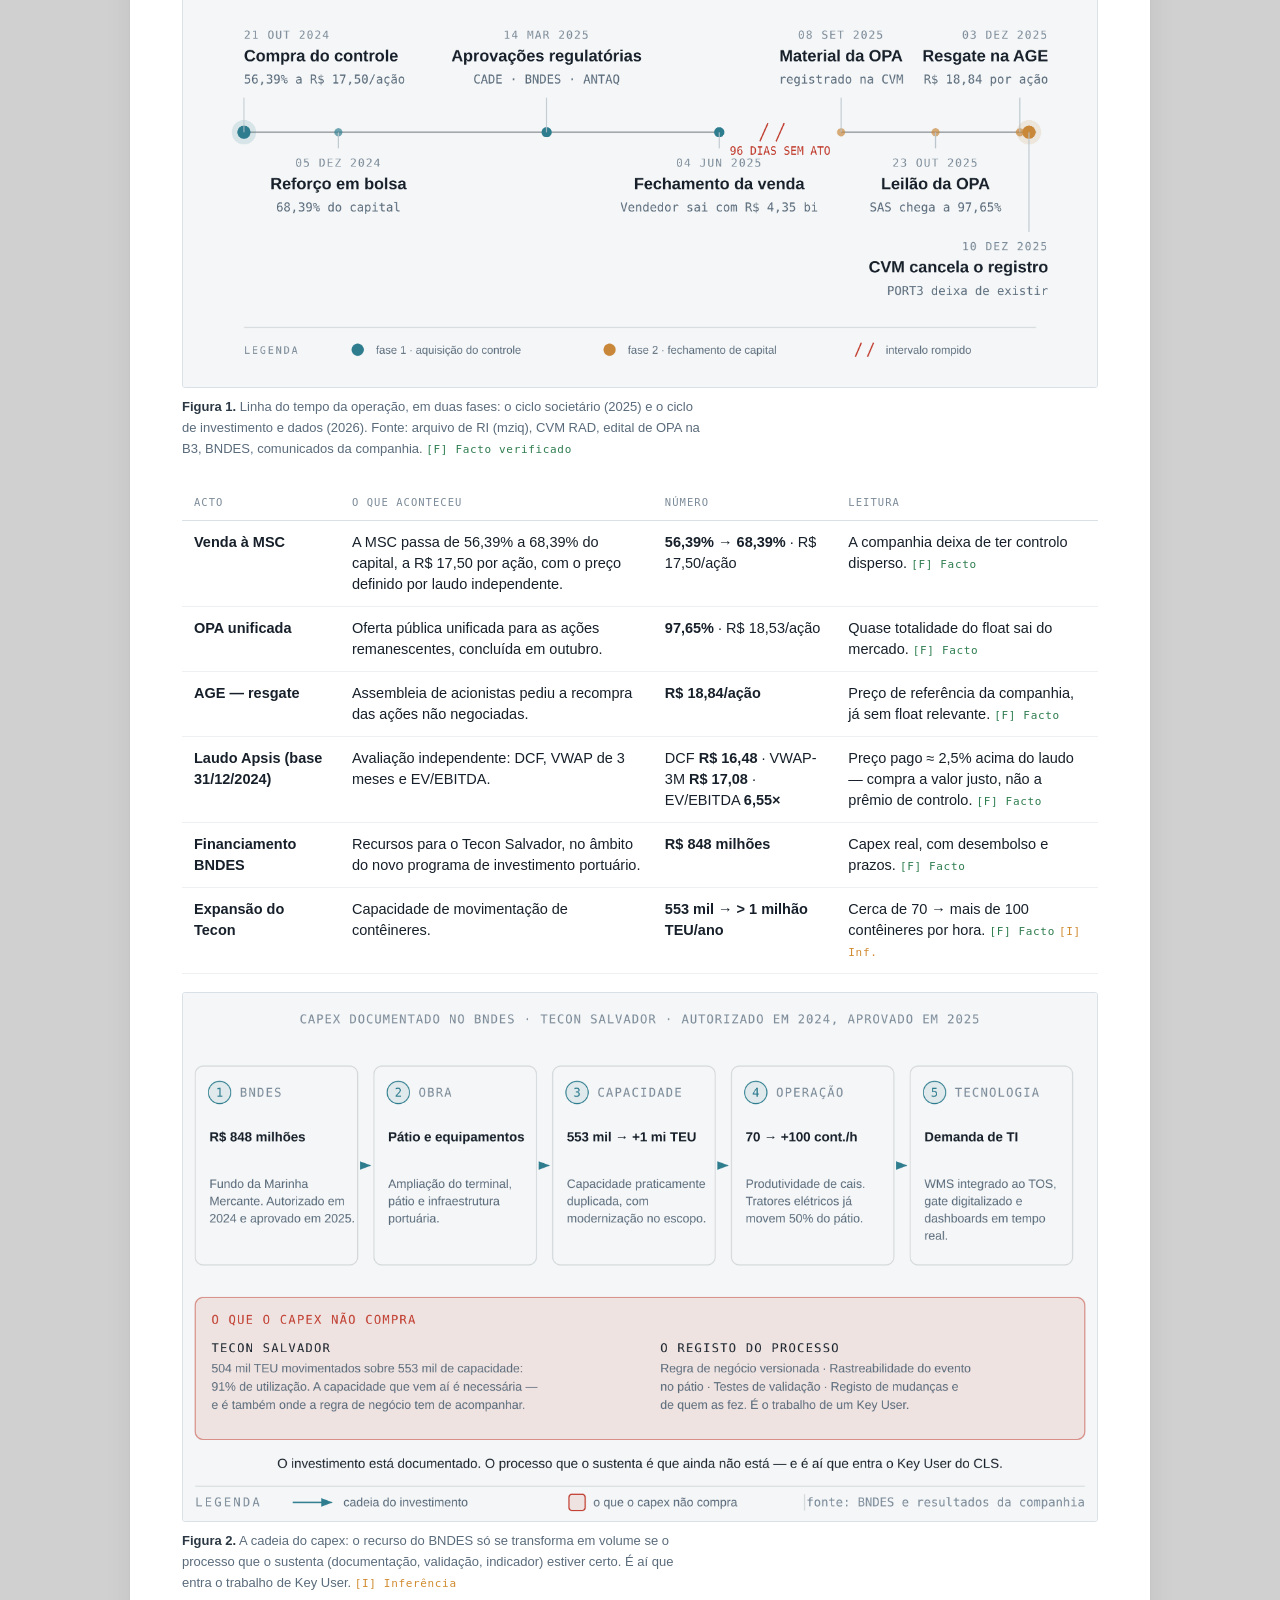
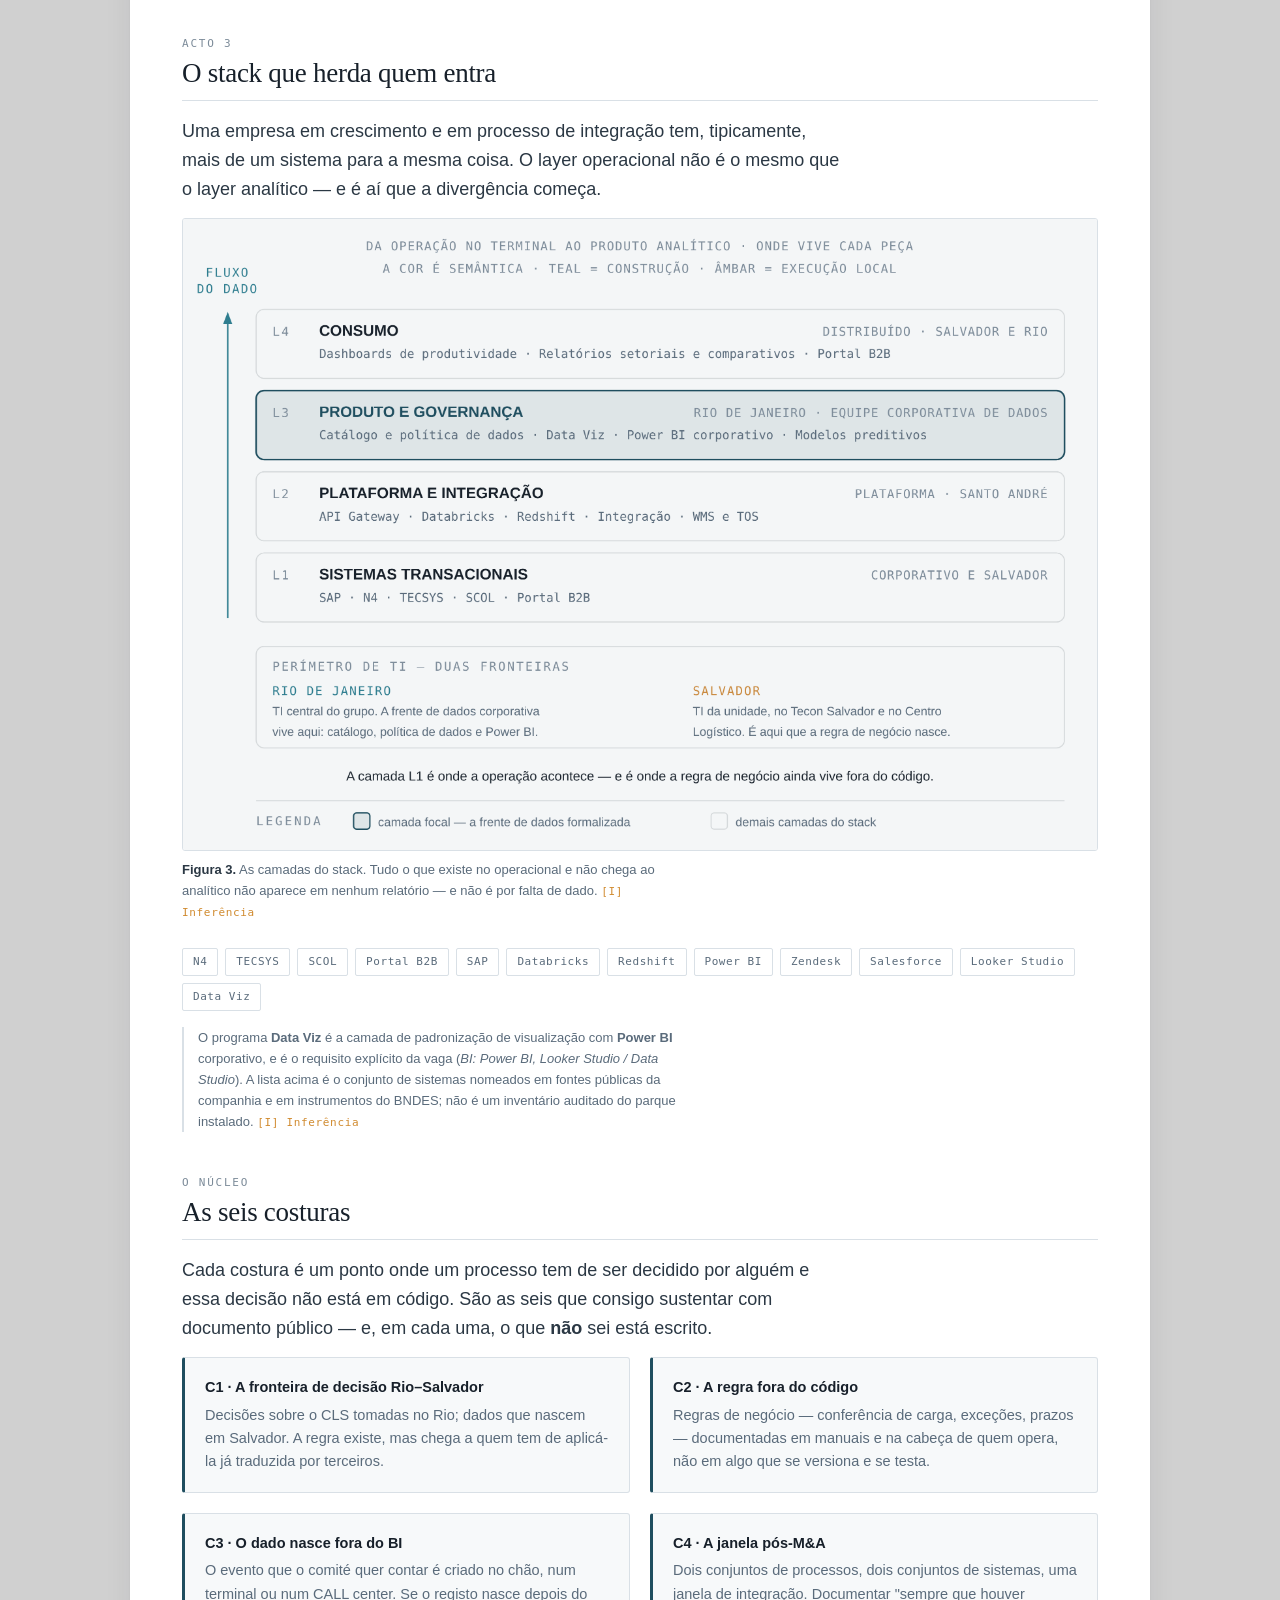
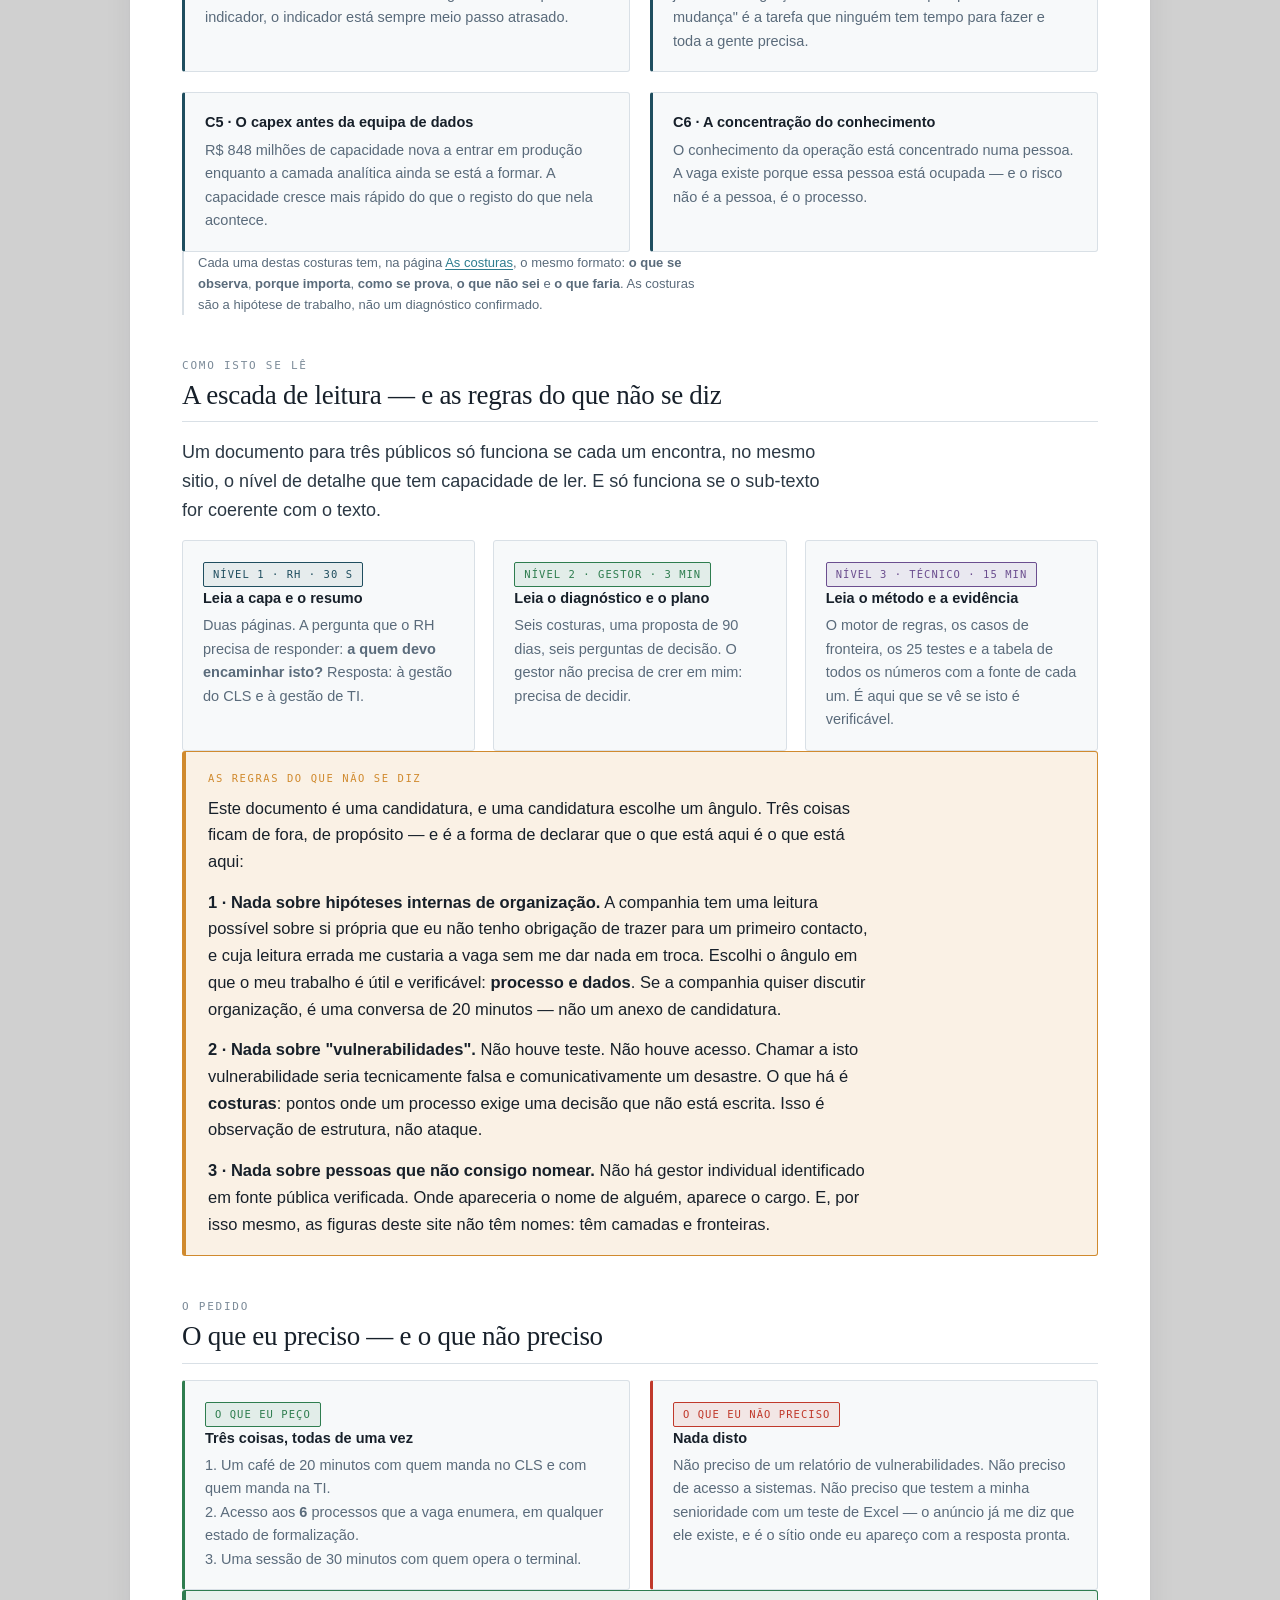
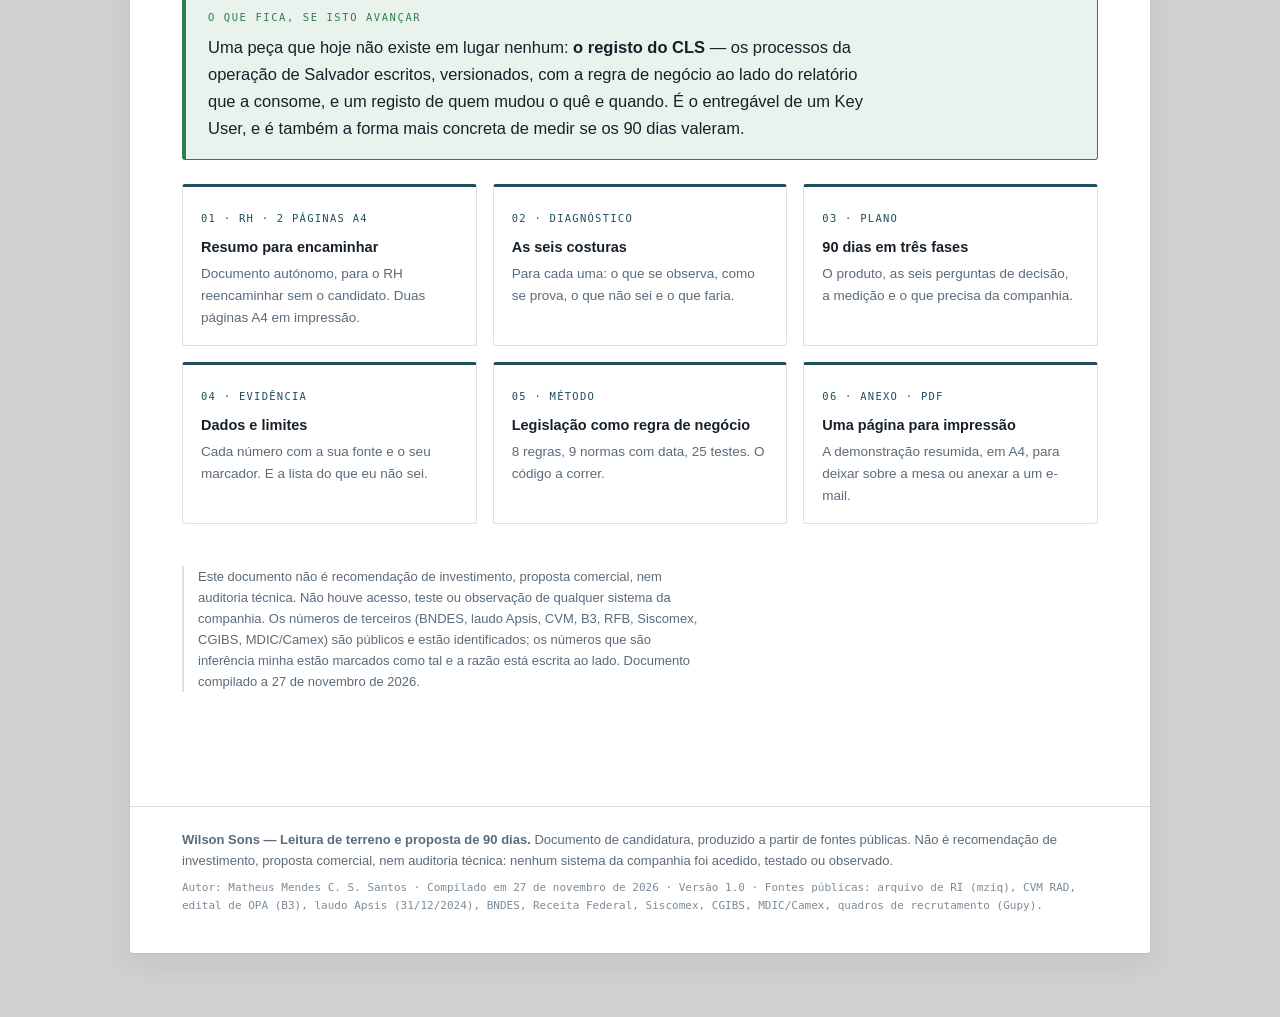
==== commit 4322afb7: "Leitura de terreno v1.1: typos Key User, datas do anexo, catalogo com normas citadas vs contexto, PD" ====
--- a/index.html
+++ b/index.html
@@ -197,7 +197,7 @@
     <div class="card tint">
       <h4>C3 · O dado nasce fora do BI</h4>
       <p>O evento que o comité quer contar é criado no chão, num terminal ou num CALL center. Se o
-      registro nasce depois do indicador, o indicador está sempre meio passo atrasado.</p>
+      registo nasce depois do indicador, o indicador está sempre meio passo atrasado.</p>
     </div>
     <div class="card tint">
       <h4>C4 · A janela pós-M&amp;A</h4>
@@ -328,8 +328,8 @@
 <footer class="site">
   <p><strong>Wilson Sons — Leitura de terreno e proposta de 90 dias.</strong> Documento de candidatura,
   produzido a partir de fontes públicas. Não é recomendação de investimento, proposta comercial, nem
-  auditoria técnica: nenhuma sistema da companhia foi acedido, testado ou observada.</p>
-  <p class="meta">Autor: Ivanir · Compilado em 27 de novembro de 2026 · Versão 1.0 ·
+  auditoria técnica: nenhum sistema da companhia foi acedido, testado ou observado.</p>
+  <p class="meta">Autor: Matheus Mendes C. S. Santos · Compilado em 27 de novembro de 2026 · Versão 1.0 ·
   Fontes públicas: arquivo de RI (mziq), CVM RAD, edital de OPA (B3), laudo Apsis (31/12/2024),
   BNDES, Receita Federal, Siscomex, CGIBS, MDIC/Camex, quadros de recrutamento (Gupy).</p>
 </footer>
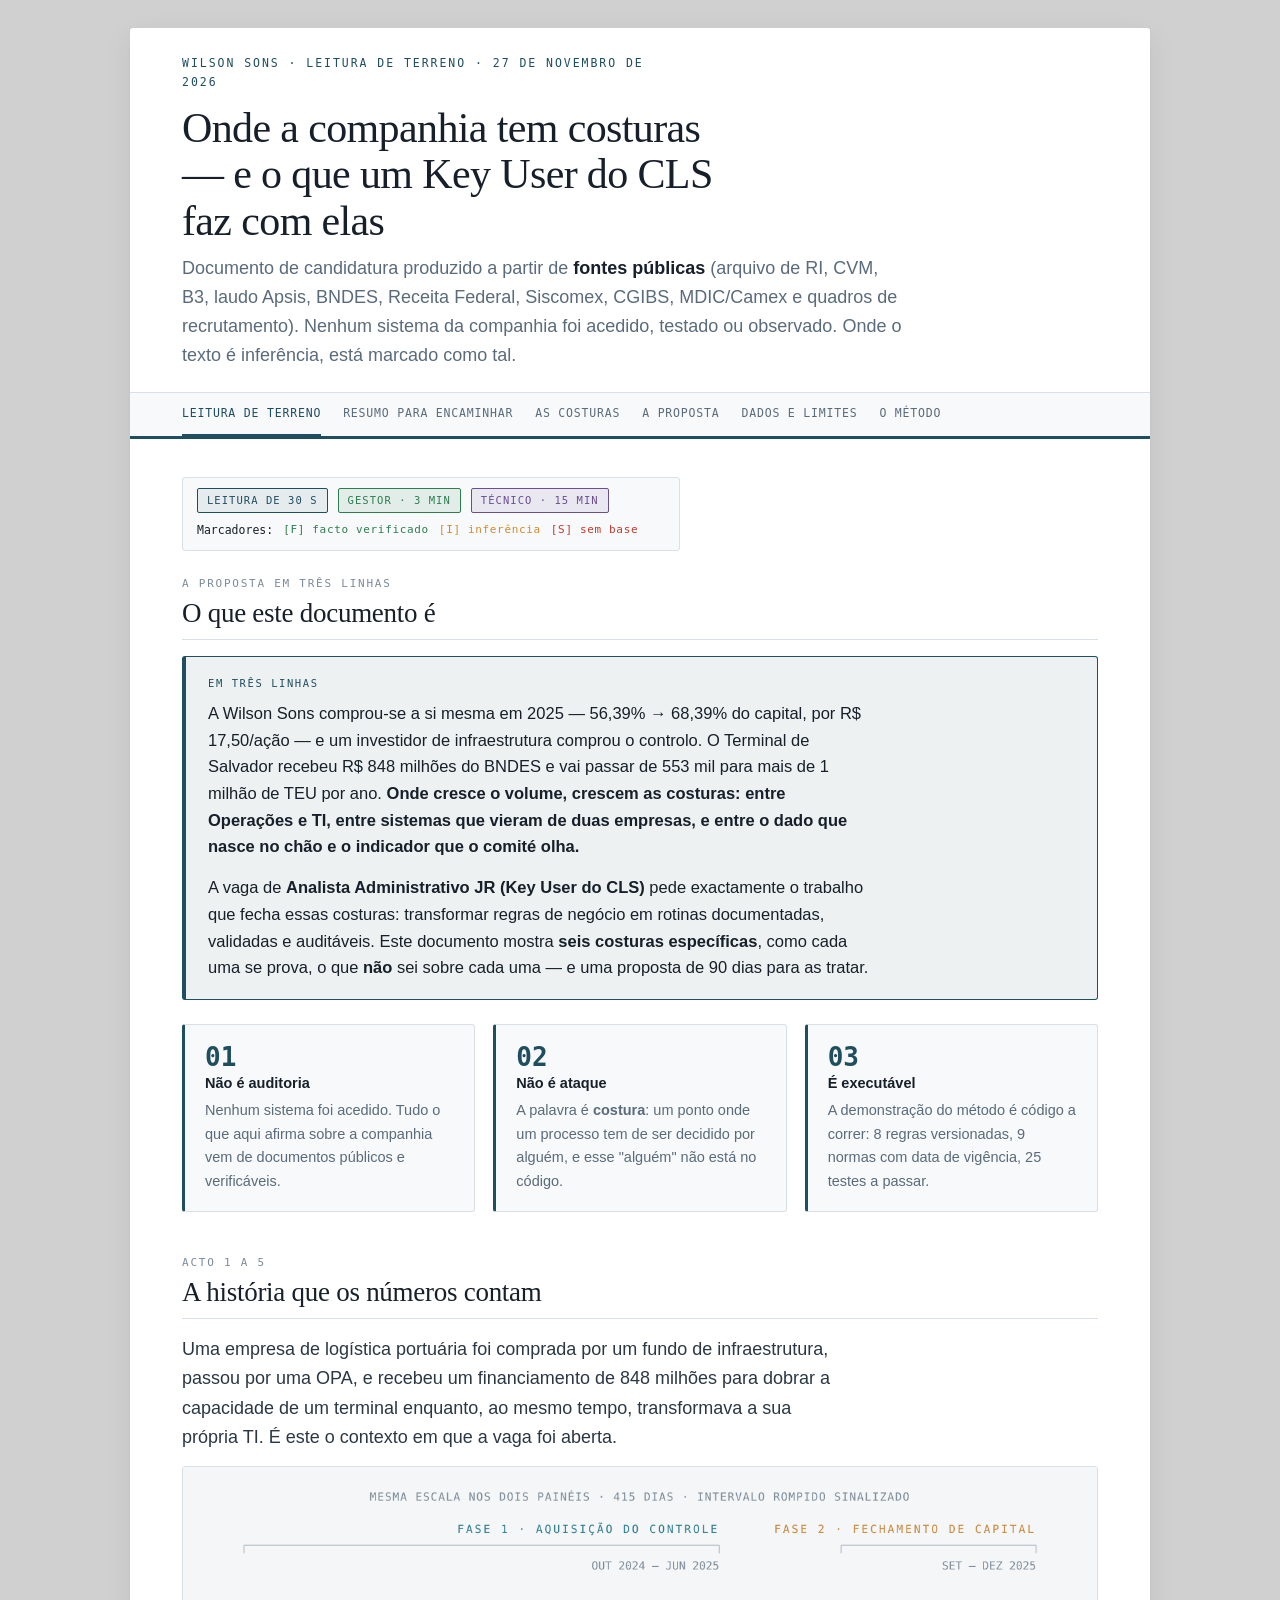
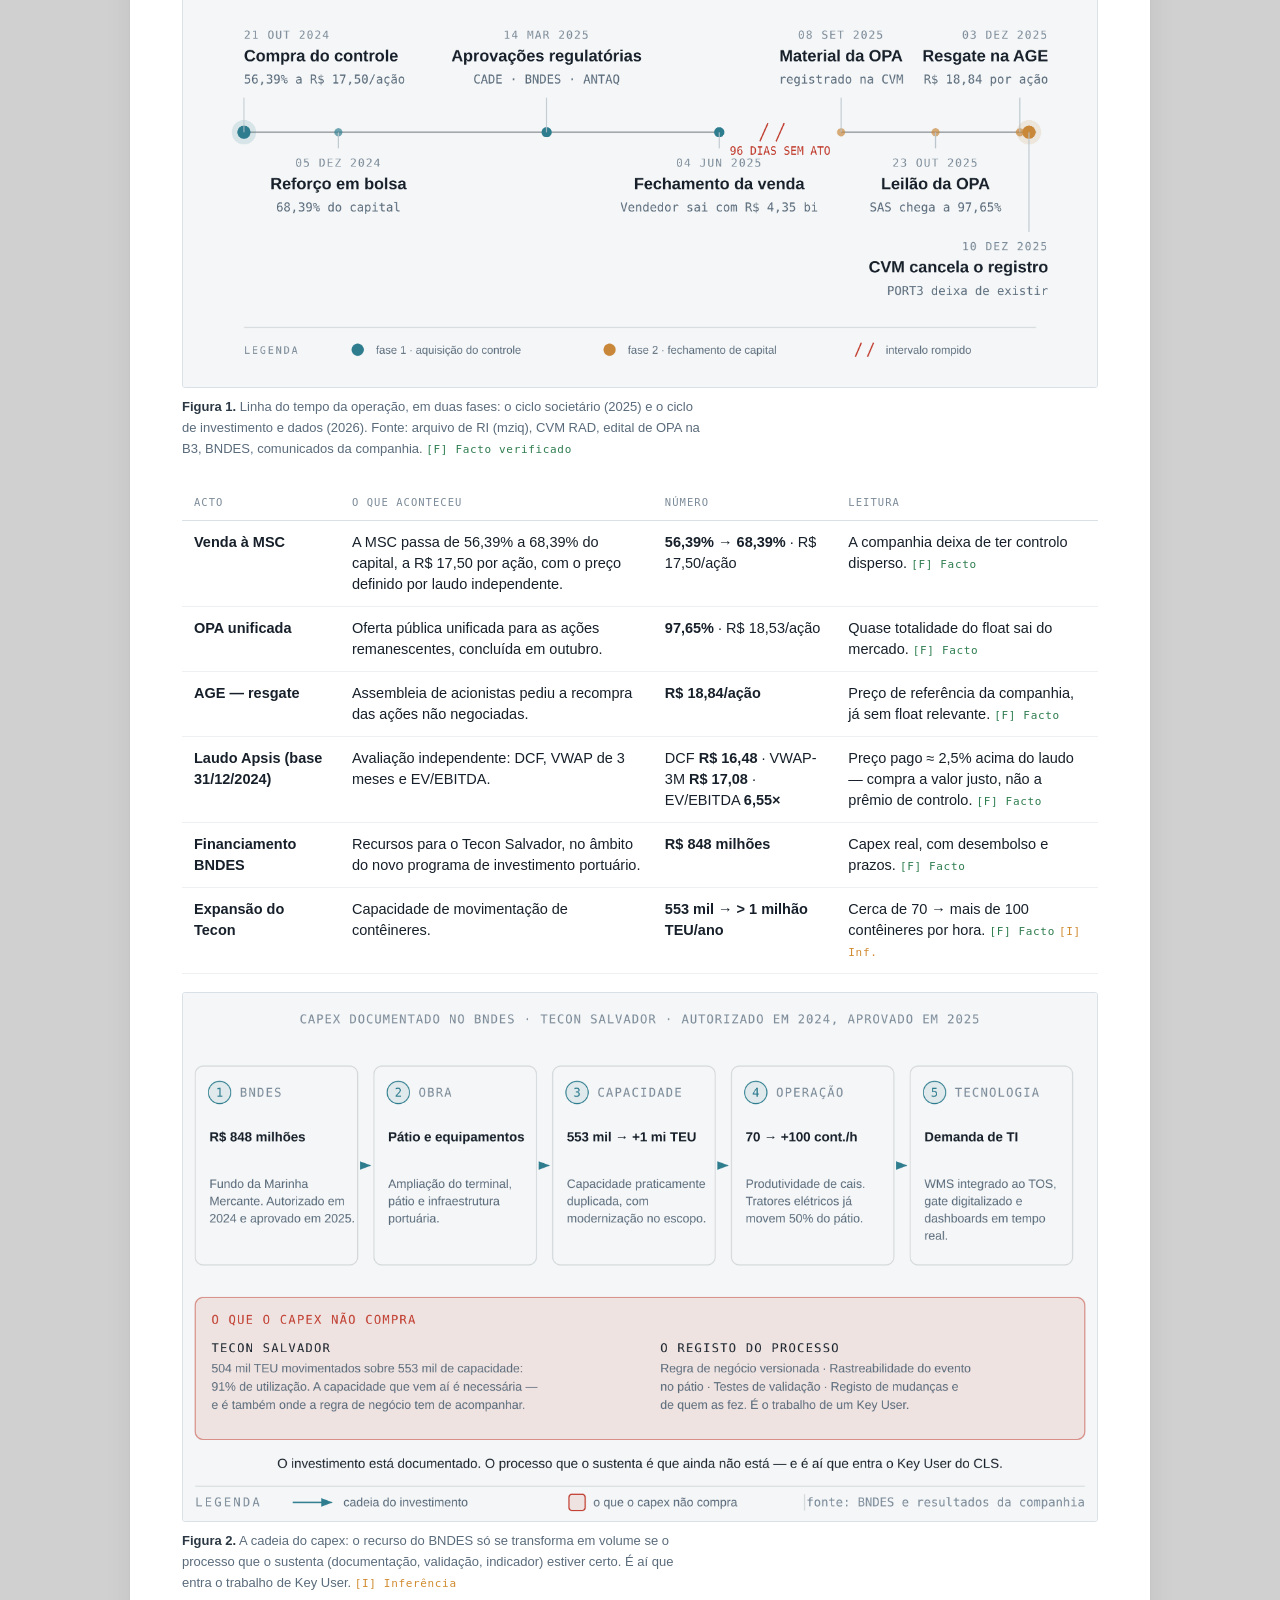
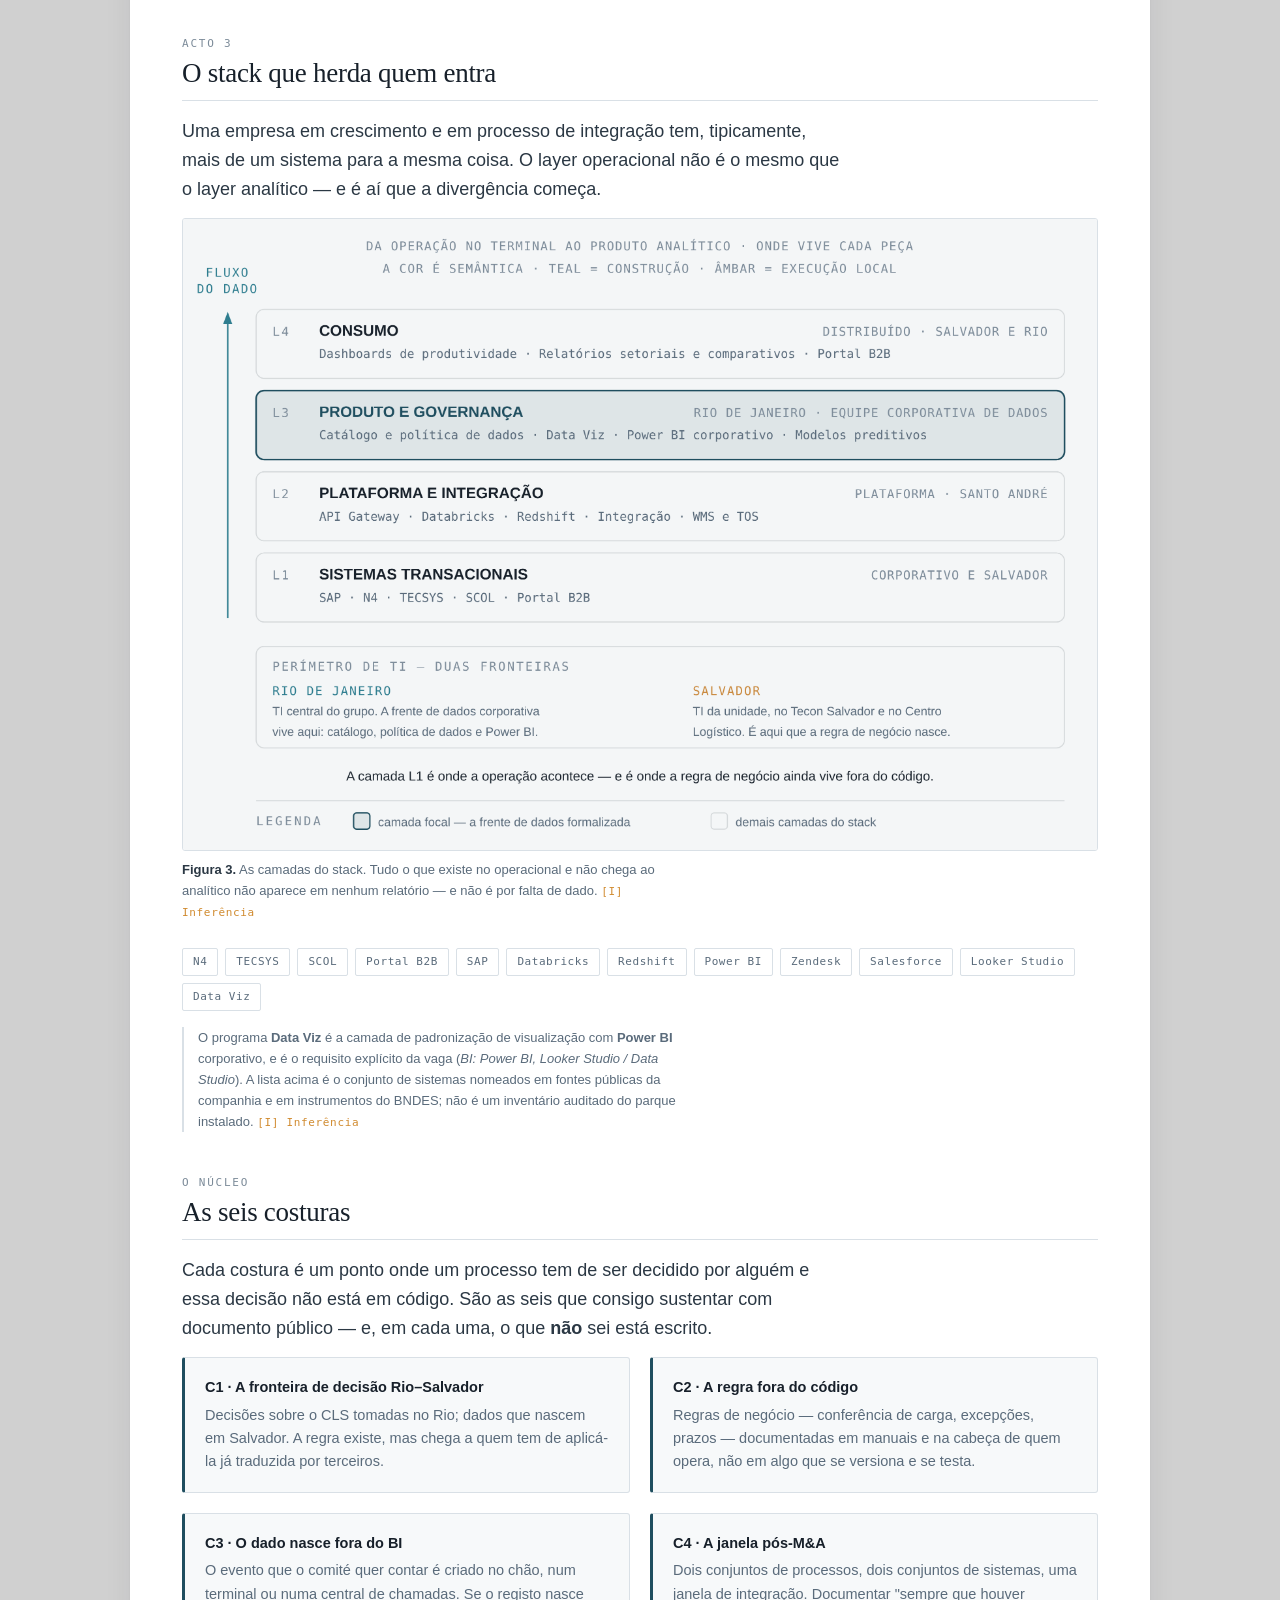
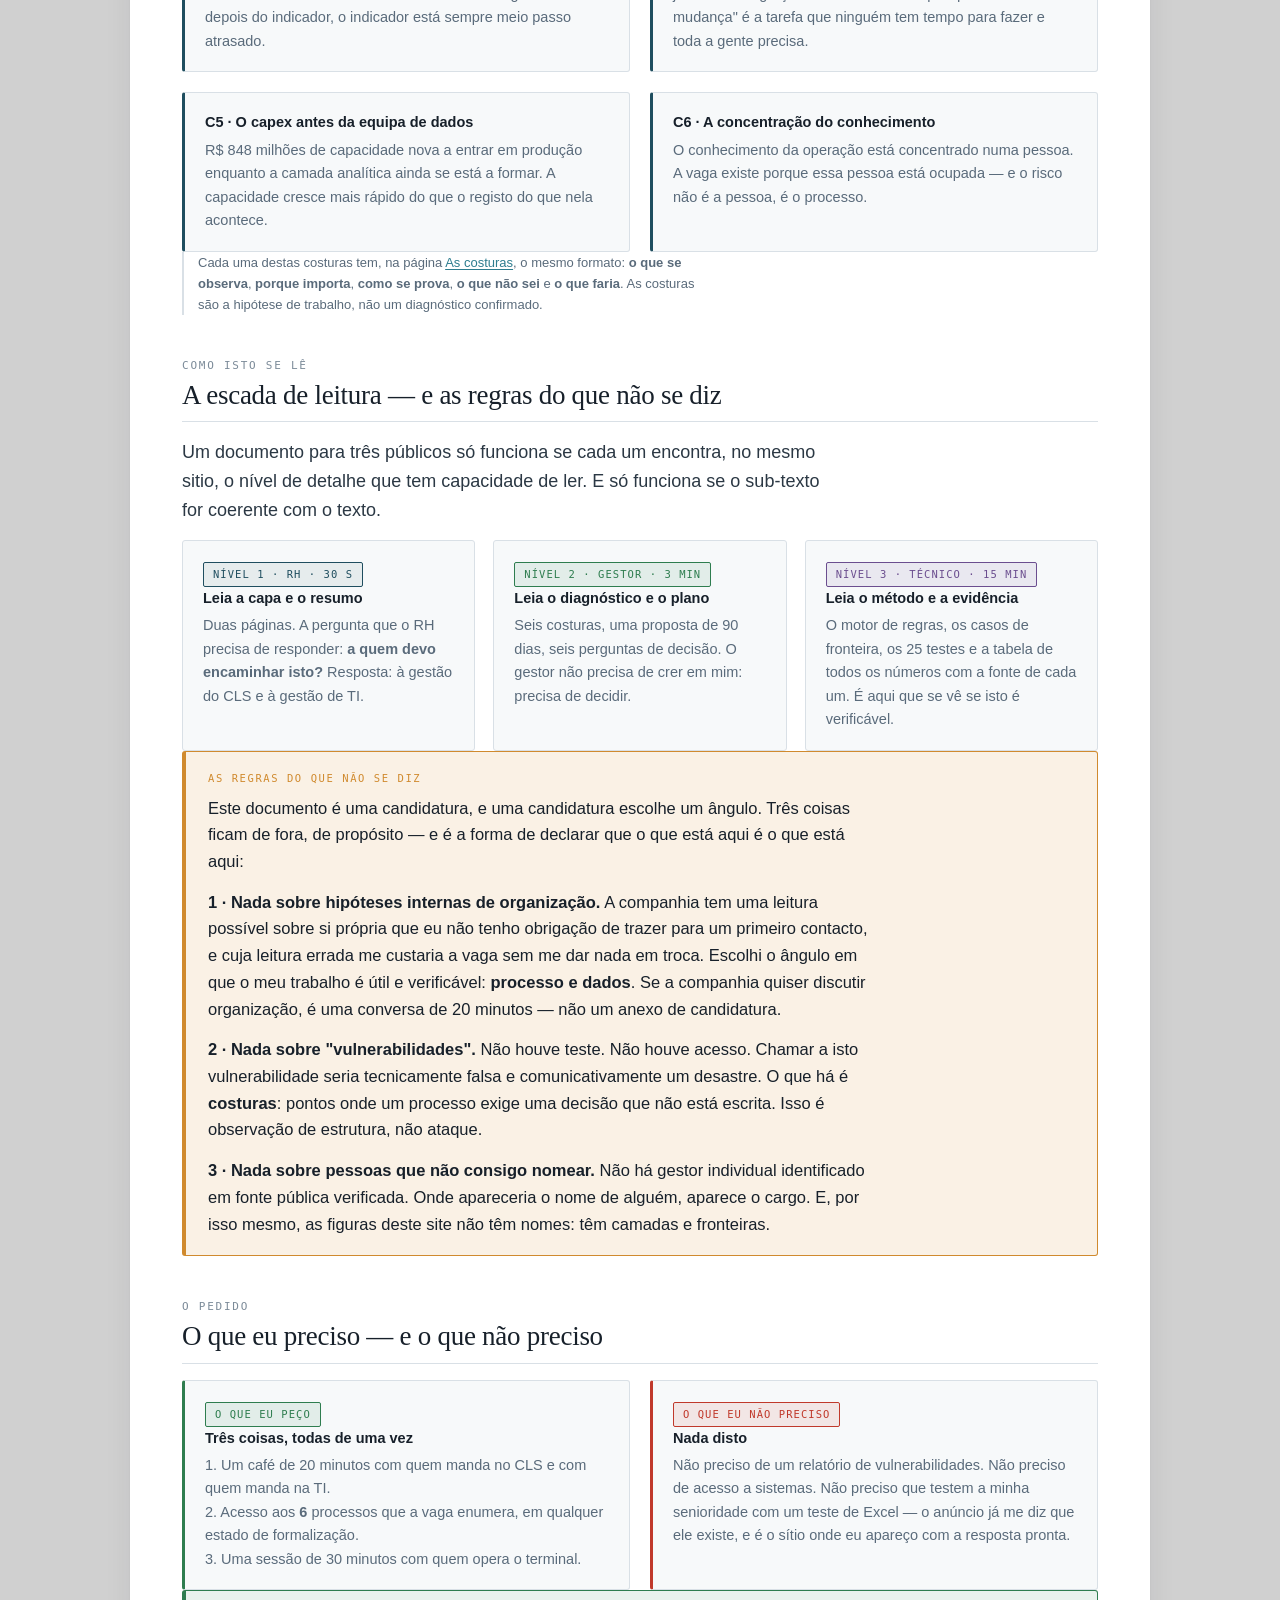
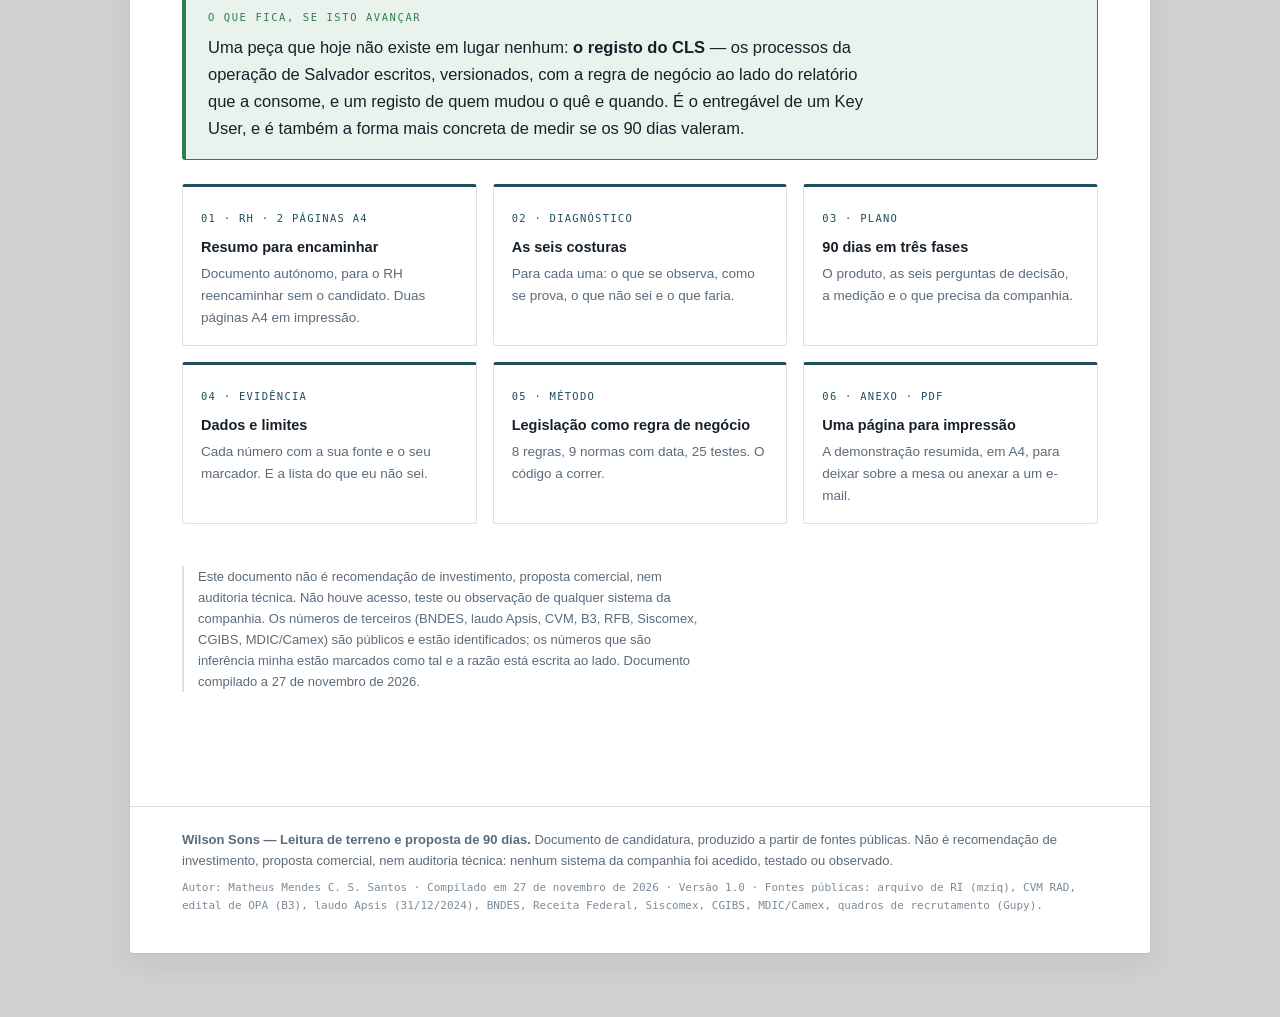
==== commit 7b29907e: "Leitura de terreno v1.2: excepcoes/CALL center/vagueta, PDFs regenerados" ====
--- a/index.html
+++ b/index.html
@@ -191,12 +191,12 @@
     </div>
     <div class="card tint">
       <h4>C2 · A regra fora do código</h4>
-      <p>Regras de negócio — conferência de carga, exceções, prazos — documentadas em manuais e na cabeça
+      <p>Regras de negócio — conferência de carga, excepções, prazos — documentadas em manuais e na cabeça
       de quem opera, não em algo que se versiona e se testa.</p>
     </div>
     <div class="card tint">
       <h4>C3 · O dado nasce fora do BI</h4>
-      <p>O evento que o comité quer contar é criado no chão, num terminal ou num CALL center. Se o
+      <p>O evento que o comité quer contar é criado no chão, num terminal ou numa central de chamadas. Se o
       registo nasce depois do indicador, o indicador está sempre meio passo atrasado.</p>
     </div>
     <div class="card tint">
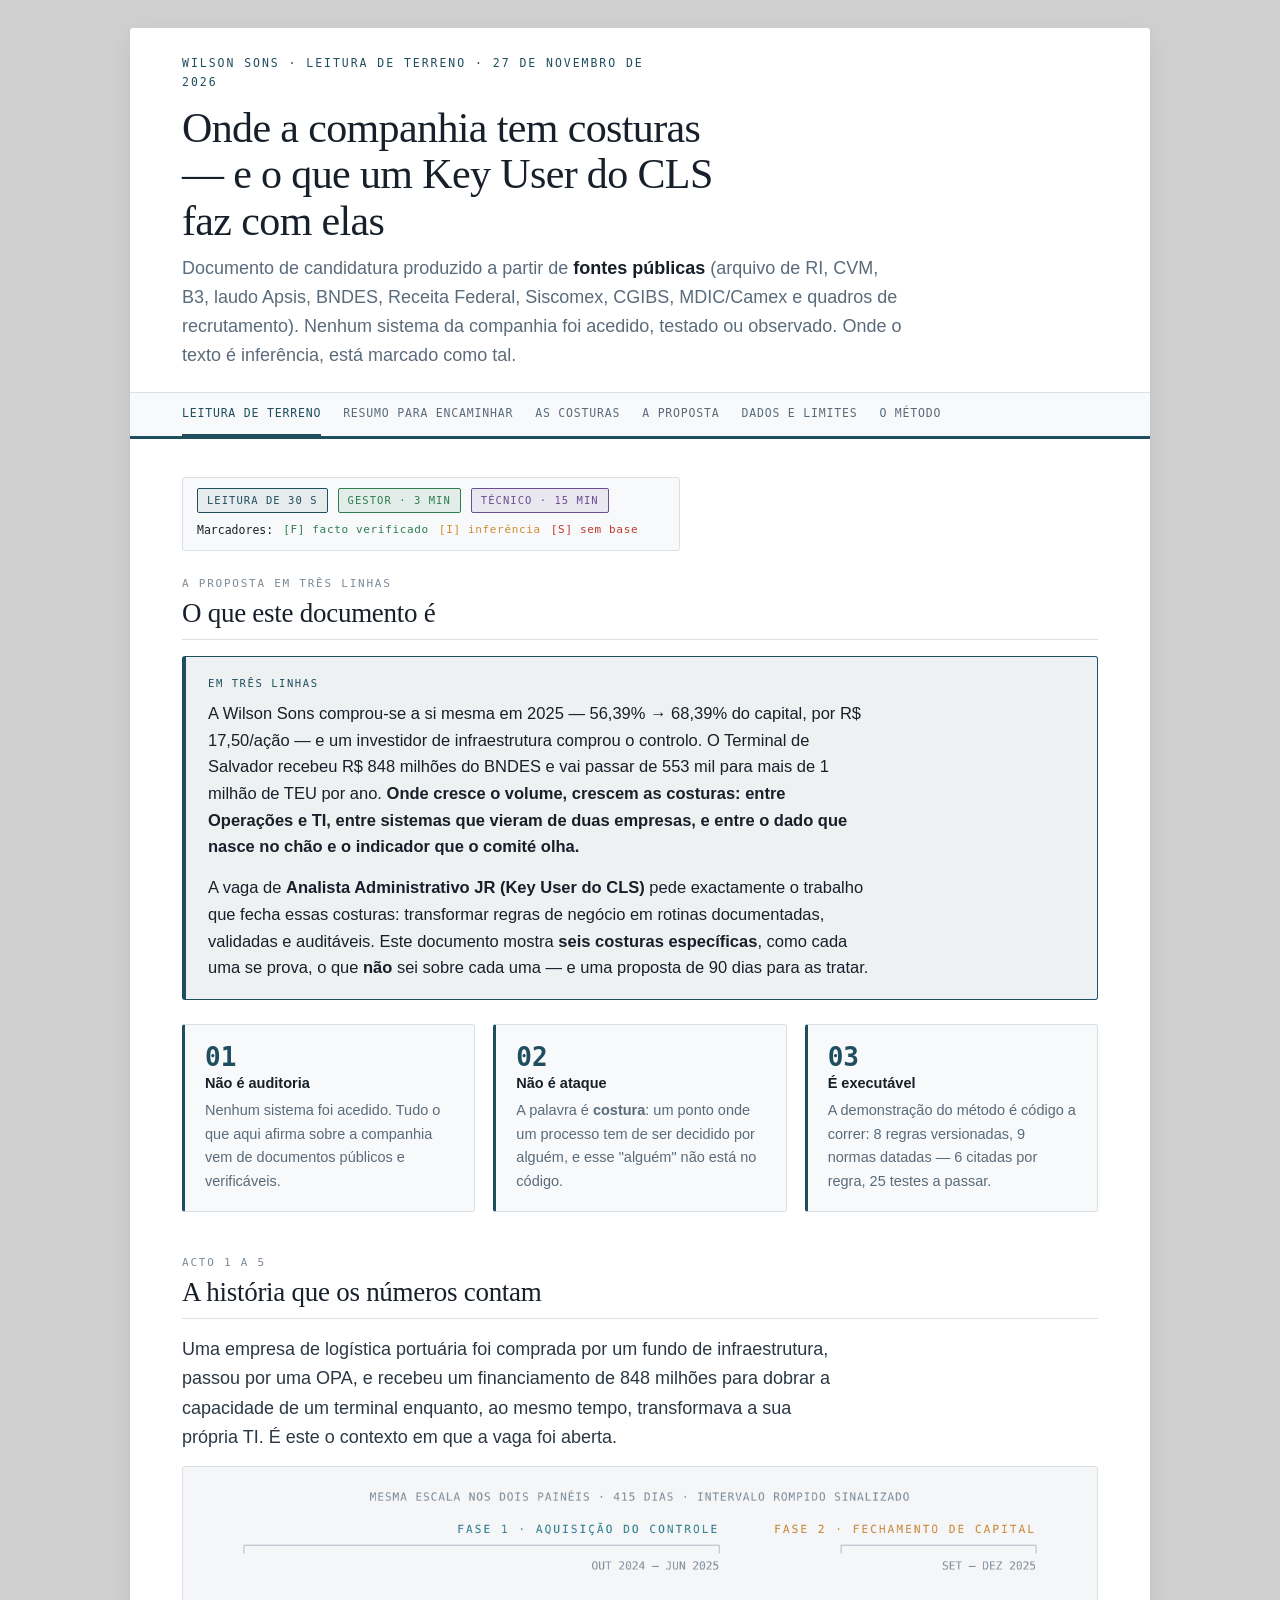
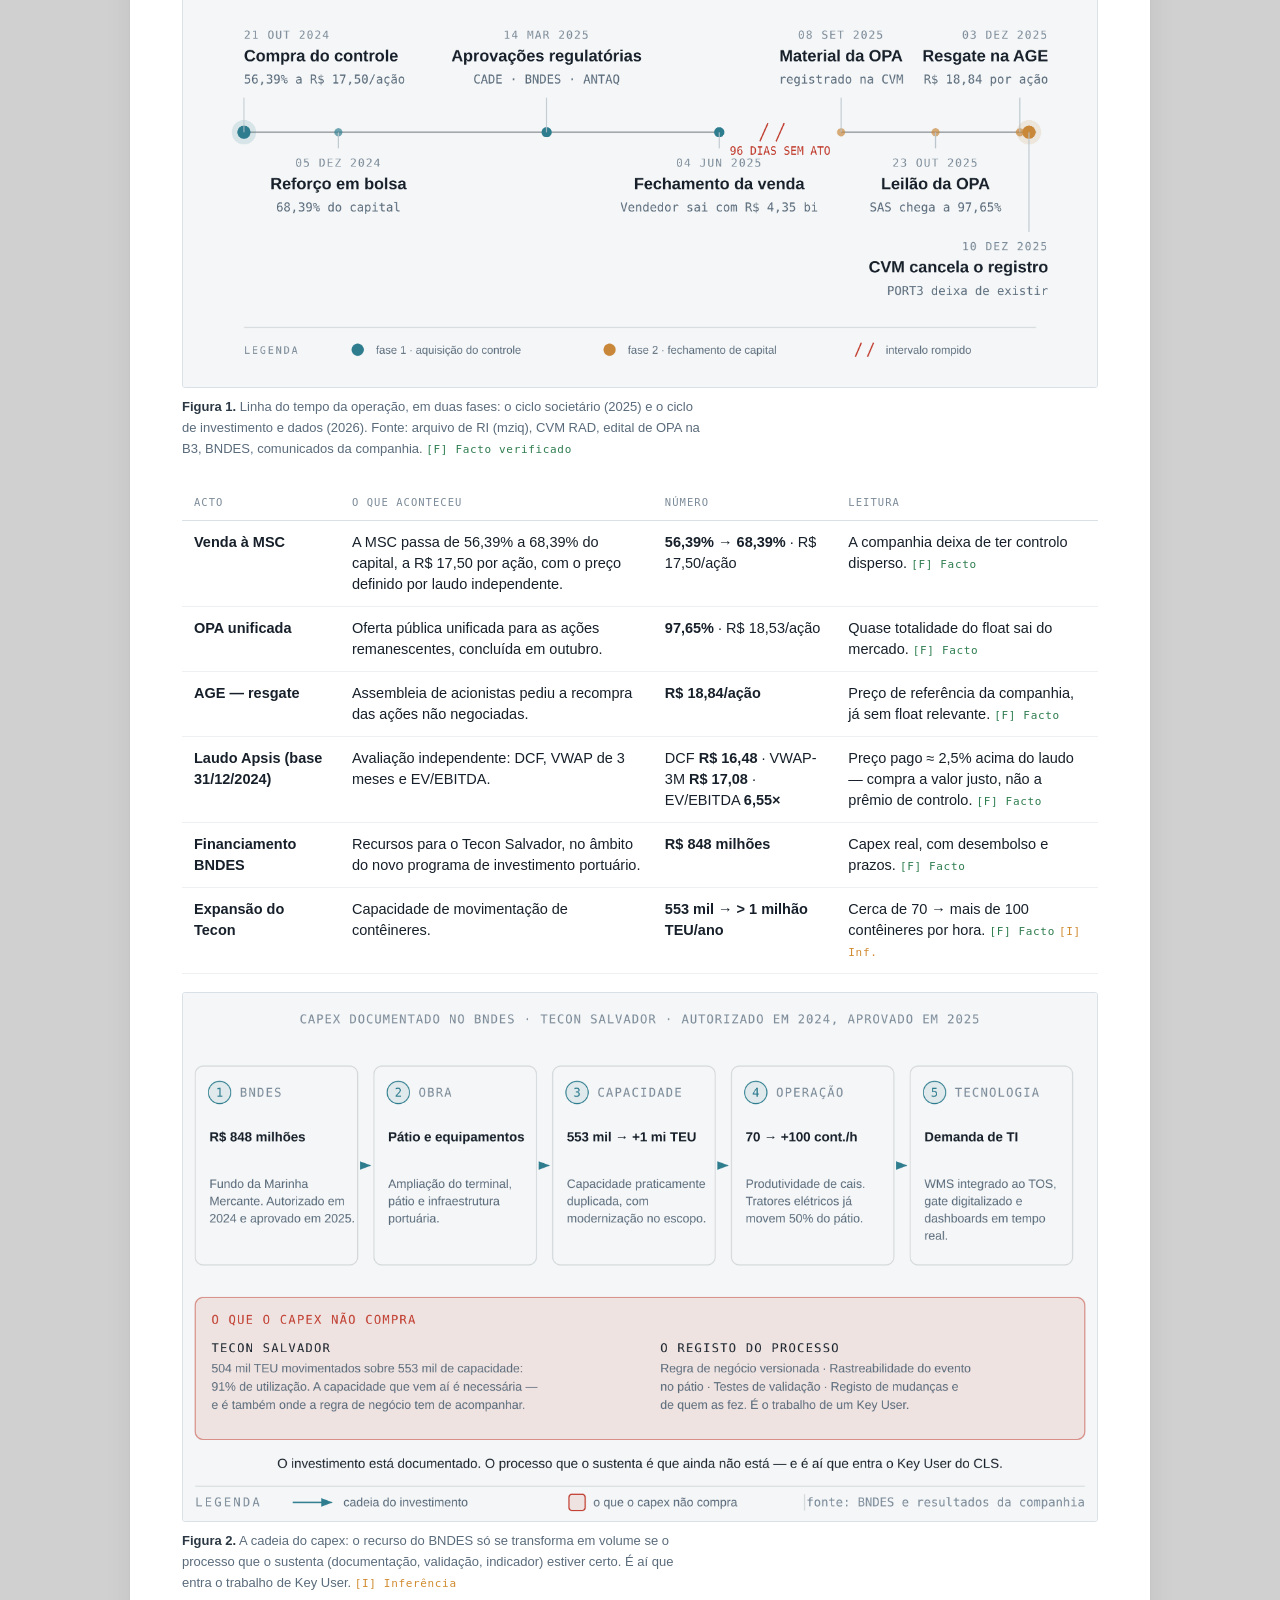
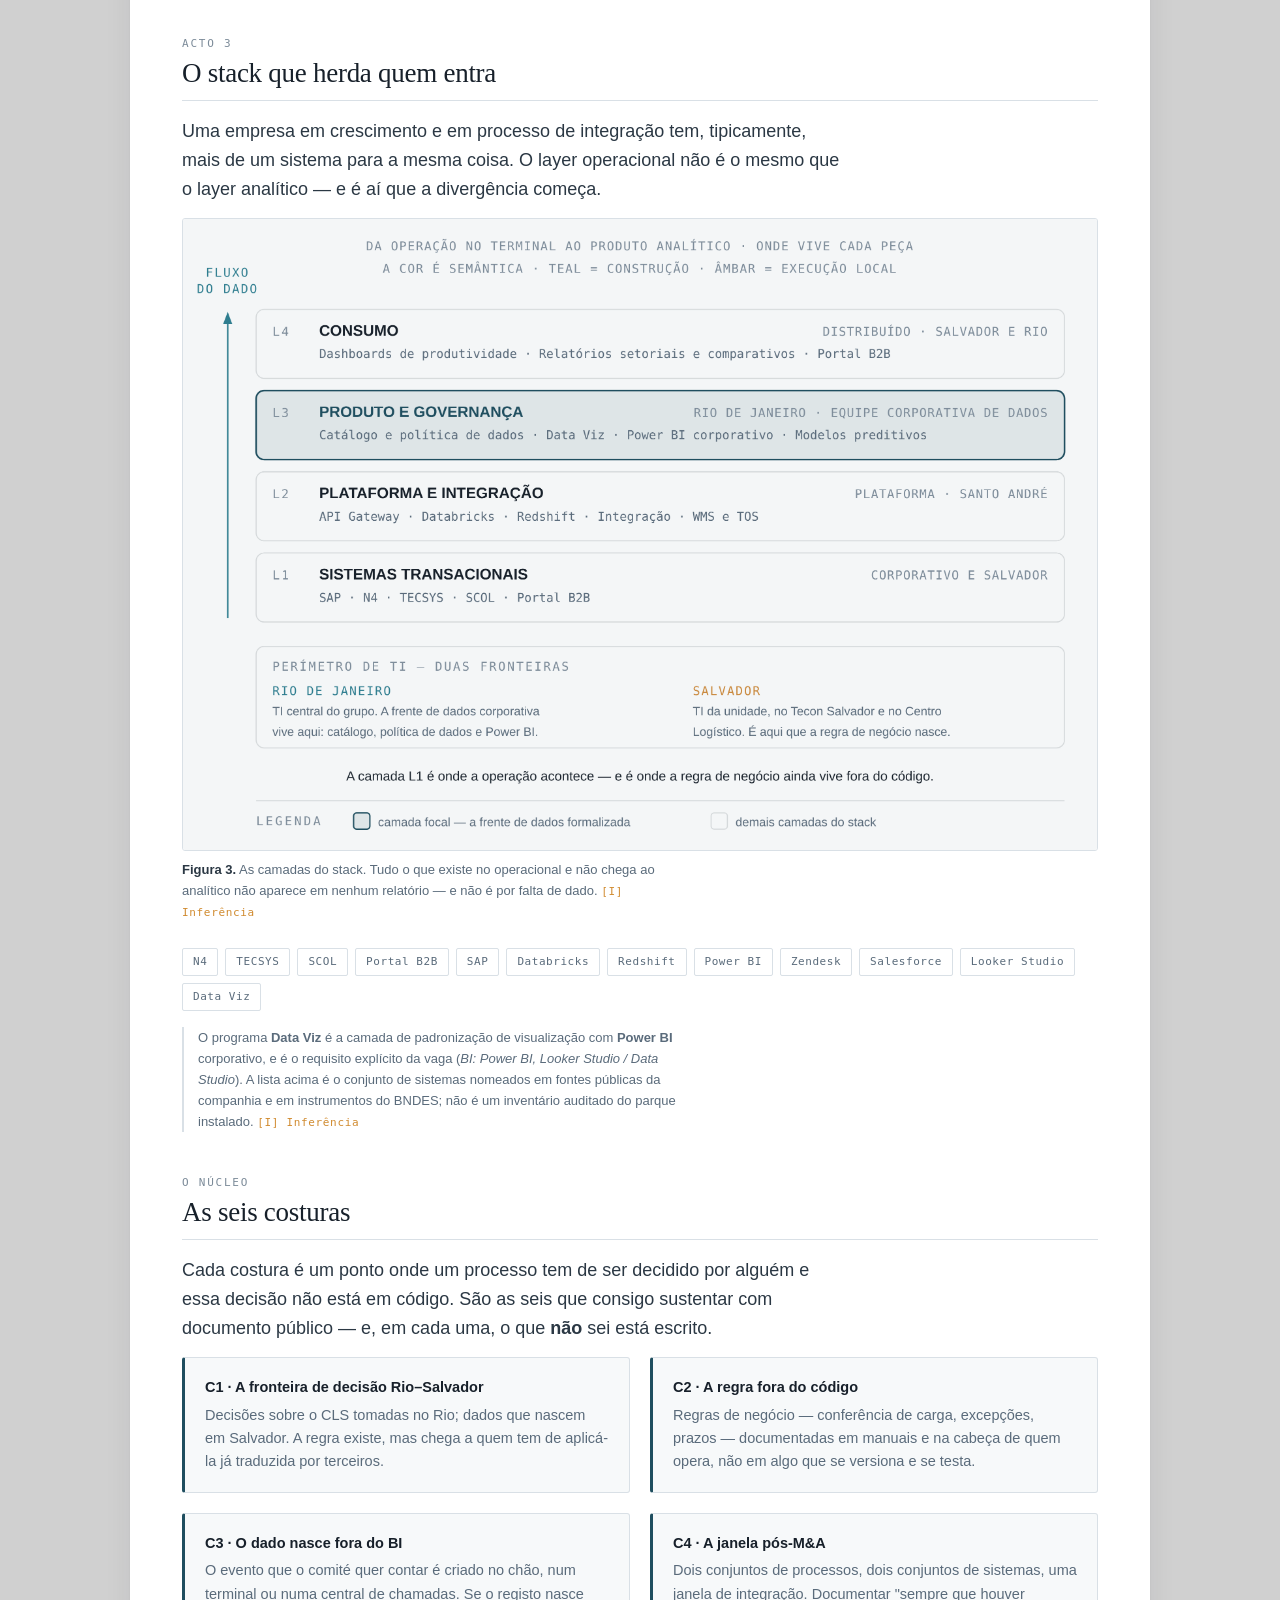
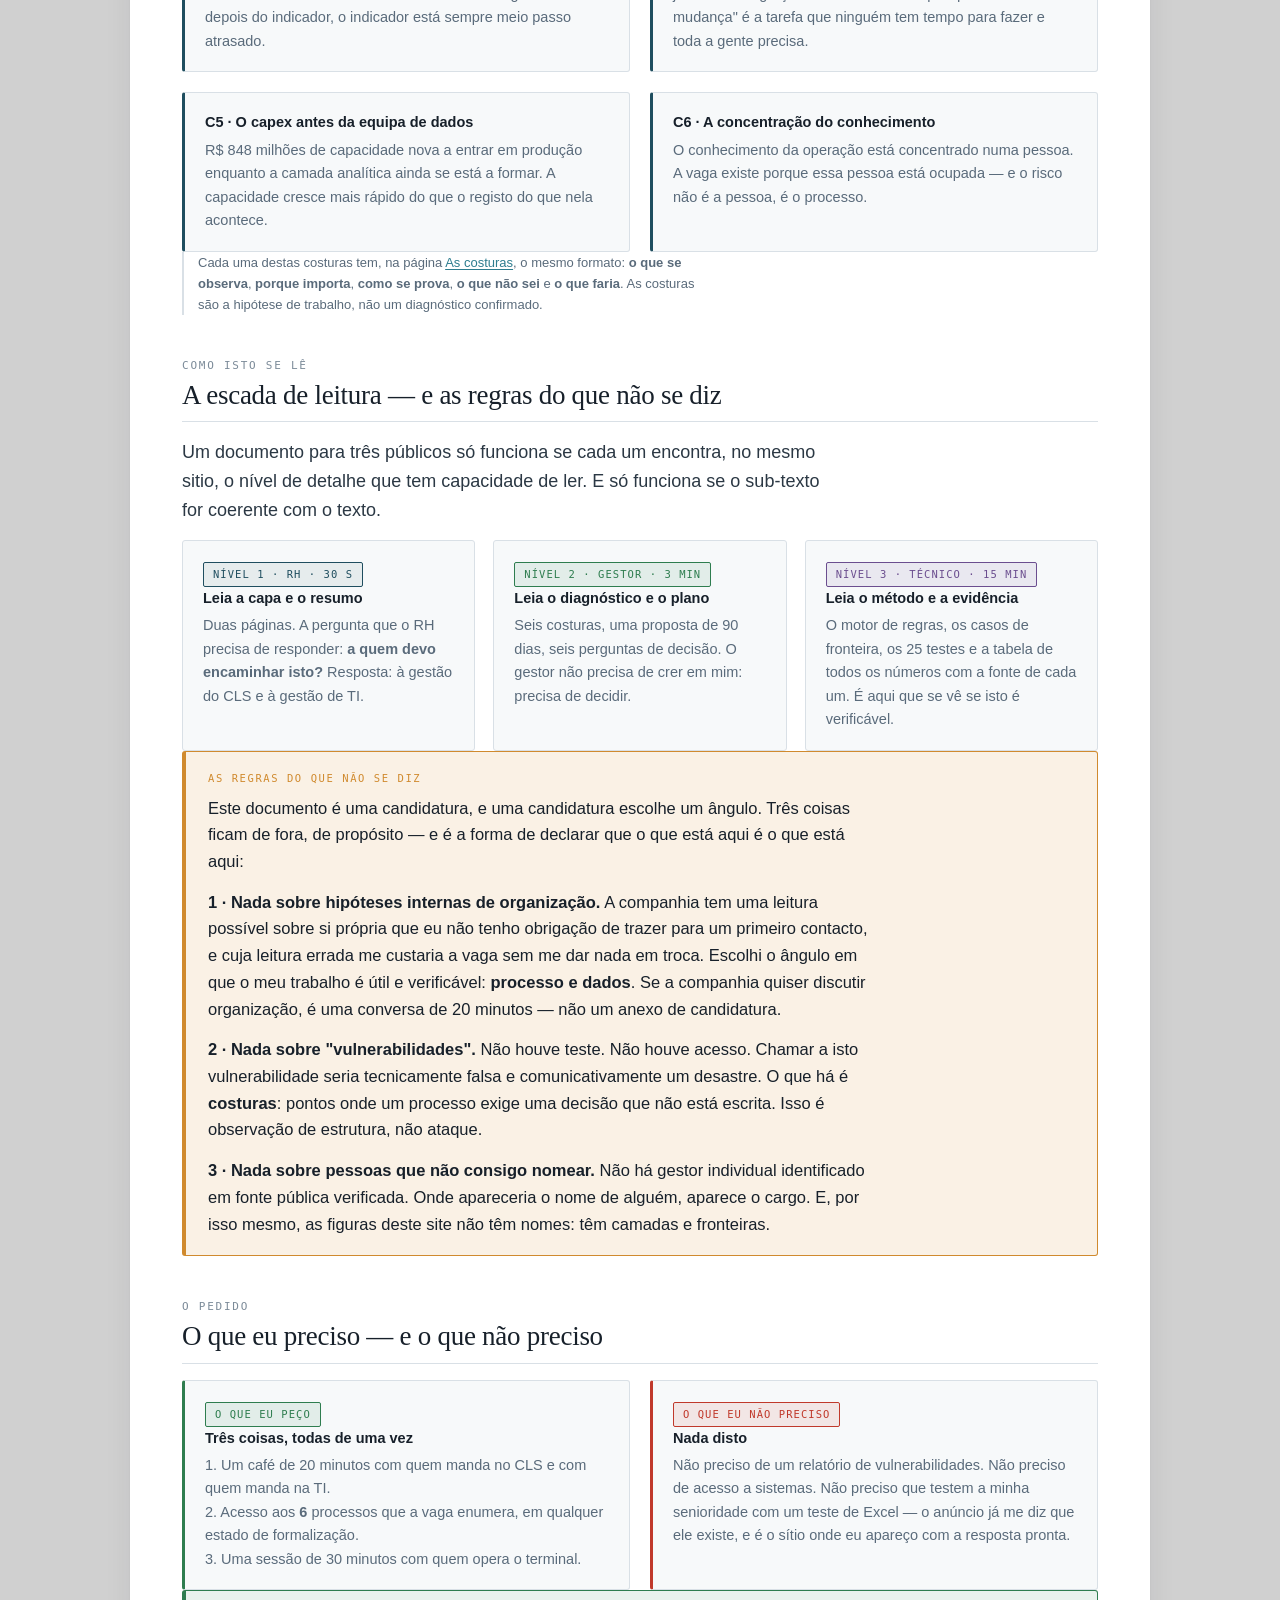
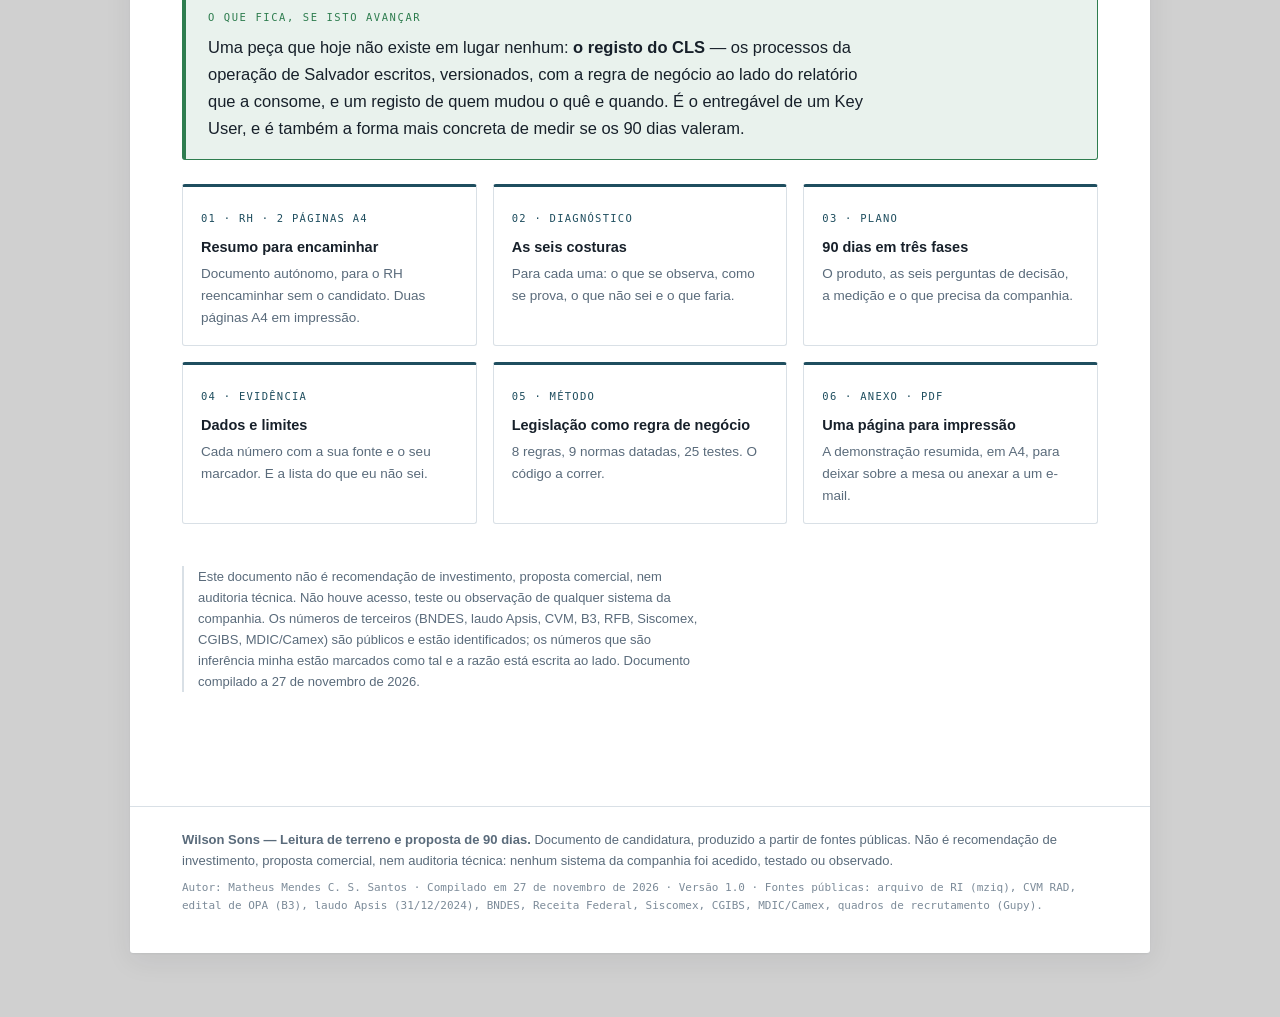
==== commit 63531950: "Leitura de terreno v1.3: coerencia do numero de normas (6 citadas / 9 catalogadas), PDFs regenerados" ====
--- a/index.html
+++ b/index.html
@@ -68,7 +68,7 @@
     <div class="card tint">
       <div class="num">03</div>
       <h4>É executável</h4>
-      <p>A demonstração do método é código a correr: 8 regras versionadas, 9 normas com data de vigência,
+      <p>A demonstração do método é código a correr: 8 regras versionadas, 9 normas datadas — 6 citadas por regra,
       25 testes a passar.</p>
     </div>
   </div>
@@ -312,7 +312,7 @@
       <p>Cada número com a sua fonte e o seu marcador. E a lista do que eu não sei.</p></a>
     <a href="metodo.html"><span class="t">05 · Método</span>
       <h4>Legislação como regra de negócio</h4>
-      <p>8 regras, 9 normas com data, 25 testes. O código a correr.</p></a>
+      <p>8 regras, 9 normas datadas, 25 testes. O código a correr.</p></a>
     <a href="assets/anexo-legislacao-como-regra-de-negocio.pdf"><span class="t">06 · Anexo · PDF</span>
       <h4>Uma página para impressão</h4>
       <p>A demonstração resumida, em A4, para deixar sobre a mesa ou anexar a um e-mail.</p></a>
